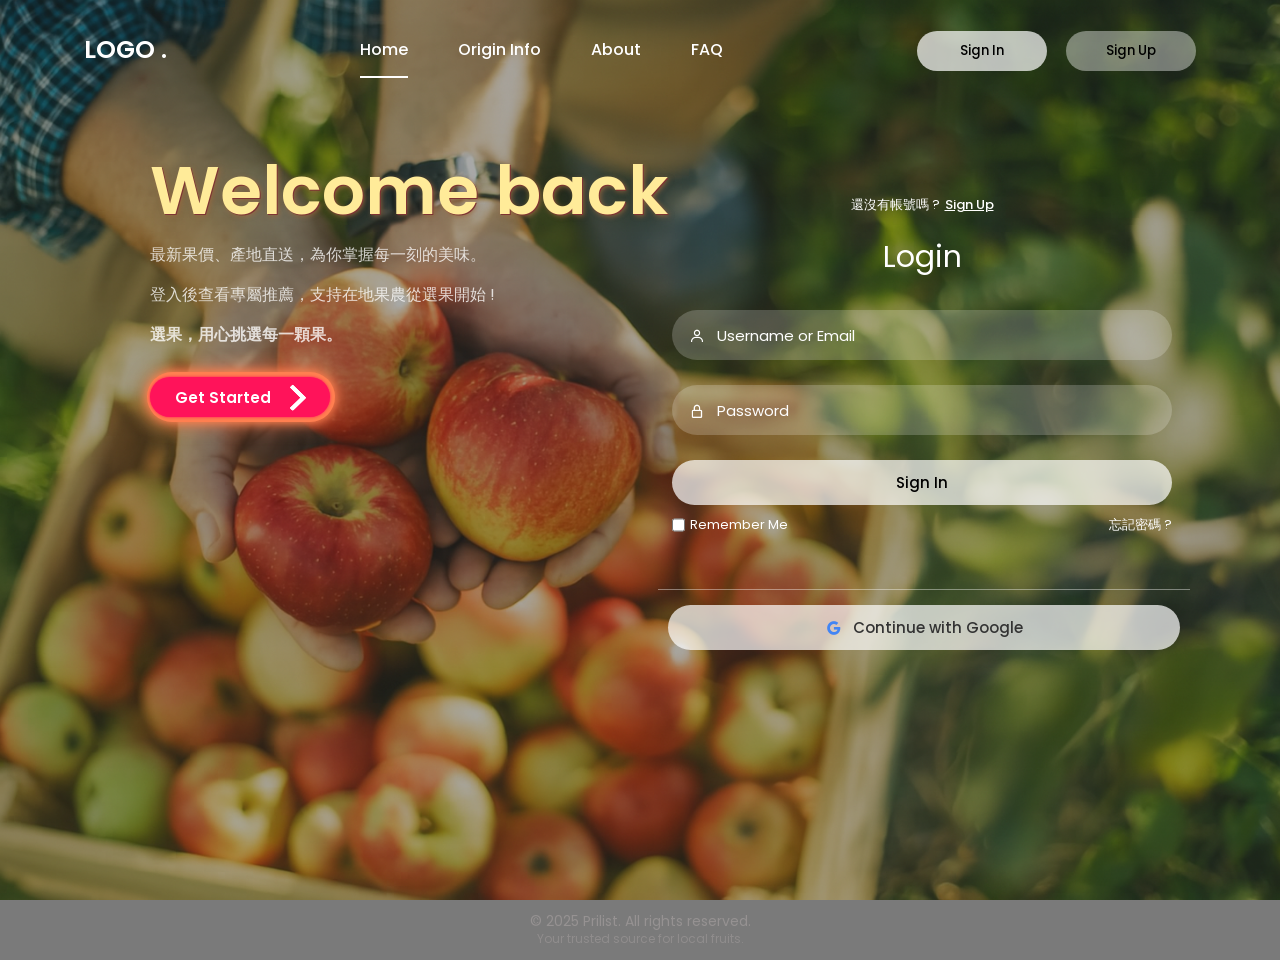
==== src/main/resources/static/index.html @ 29b285c0 "feat: 修復註冊功能串接問題 - 擴展 JWT 過濾器白名單，添加靜態資源路徑 - 修復 CORS 配置，允許 localhost:8080 請求 - 重構註冊 API 串接，對齊 Member " ====
<!DOCTYPE html>
<html lang="en">
  <head>
    <meta charset="UTF-8" />
    <meta http-equiv="X-UA-Compatible" content="IE=edge" />
    <meta name="viewport" content="width=device-width, initial-scale=1.0" />

    <link rel="stylesheet" href="./CSS/queries.css" />
    <link rel="stylesheet" href="./CSS/style.css" />
    <link
      href="https://unpkg.com/boxicons@2.1.4/css/boxicons.min.css"
      rel="stylesheet"
    />
    <title>Prilist | Login & Registration</title>
  </head>
  <body>
    <div class="wrapper">
      <nav class="nav">
        <div class="nav-logo">
          <p>LOGO .</p>
        </div>
        <div class="nav-menu" id="navMenu">
          <ul>
            <li><a href="#" class="link active">Home</a></li>
            <li><a href="#" class="link">Origin Info</a></li>
            <li><a href="#" class="link">About</a></li>
            <li><a href="#" class="link">FAQ</a></li>
          </ul>
        </div>
        <div class="nav-button">
          <button class="btn white-btn" id="loginBtn" onclick="login()">
            Sign In
          </button>
          <button class="btn" id="registerBtn" onclick="register()">
            Sign Up
          </button>
        </div>
        <div class="nav-menu-btn">
          <i class="bx bx-menu" onclick="myMenuFunction()"></i>
        </div>
      </nav>

      <!----------------------------- Form box ------------->
      <div class="form-box">
        <div class="welcome-container">
          <h1 class="welcome-title">Welcome back</h1>
          <div class="welcome-text">
            <p>最新果價、產地直送，為你掌握每一刻的美味。</p>
            <p>登入後查看專屬推薦，支持在地果農從選果開始 !</p>
            <p><strong>選果，用心挑選每一顆果。</strong></p>
            <button class="get-started-btn">
              <span class="btn-title">Get Started</span>
              <span class="icon-arrow">
                <svg
                  width="66px"
                  height="43px"
                  viewBox="0 0 66 43"
                  version="1.1"
                  xmlns="http://www.w3.org/2000/svg"
                  xmlns:xlink="http://www.w3.org/1999/xlink"
                >
                  <g
                    id="arrow"
                    stroke="none"
                    stroke-width="1"
                    fill="none"
                    fill-rule="evenodd"
                  >
                    <path
                      id="arrow-icon-one"
                      d="M40.1543933,3.89485454 L43.9763149,0.139296592 C44.1708311,-0.0518420739 44.4826329,-0.0518571125 44.6771675,0.139262789 L65.6916134,20.7848311 C66.0855801,21.1718824 66.0911863,21.8050225 65.704135,22.1989893 C65.7000188,22.2031791 65.6958657,22.2073326 65.6916762,22.2114492 L44.677098,42.8607841 C44.4825957,43.0519059 44.1708242,43.0519358 43.9762853,42.8608513 L40.1545186,39.1069479 C39.9575152,38.9134427 39.9546793,38.5968729 40.1481845,38.3998695 C40.1502893,38.3977268 40.1524132,38.395603 40.1545562,38.3934985 L56.9937789,21.8567812 C57.1908028,21.6632968 57.193672,21.3467273 57.0001876,21.1497035 C56.9980647,21.1475418 56.9959223,21.1453995 56.9937605,21.1432767 L40.1545208,4.60825197 C39.9574869,4.41477773 39.9546013,4.09820839 40.1480756,3.90117456 C40.1501626,3.89904911 40.1522686,3.89694235 40.1543933,3.89485454 Z"
                      fill="#FFFFFF"
                    ></path>
                    <path
                      id="arrow-icon-two"
                      d="M20.1543933,3.89485454 L23.9763149,0.139296592 C24.1708311,-0.0518420739 24.4826329,-0.0518571125 24.6771675,0.139262789 L45.6916134,20.7848311 C46.0855801,21.1718824 46.0911863,21.8050225 45.704135,22.1989893 C45.7000188,22.2031791 45.6958657,22.2073326 45.6916762,22.2114492 L24.677098,42.8607841 C24.4825957,43.0519059 24.1708242,43.0519358 23.9762853,42.8608513 L20.1545186,39.1069479 C19.9575152,38.9134427 19.9546793,38.5968729 20.1481845,38.3998695 C20.1502893,38.3977268 20.1524132,38.395603 20.1545562,38.3934985 L36.9937789,21.8567812 C37.1908028,21.6632968 37.193672,21.3467273 37.0001876,21.1497035 C36.9980647,21.1475418 36.9959223,21.1453995 36.9937605,21.1432767 L20.1545208,4.60825197 C19.9574869,4.41477773 19.9546013,4.09820839 20.1480756,3.90117456 C20.1501626,3.89904911 20.1522686,3.89694235 20.1543933,3.89485454 Z"
                      fill="#FFFFFF"
                    ></path>
                    <path
                      id="arrow-icon-three"
                      d="M0.154393339,3.89485454 L3.97631488,0.139296592 C4.17083111,-0.0518420739 4.48263286,-0.0518571125 4.67716753,0.139262789 L25.6916134,20.7848311 C26.0855801,21.1718824 26.0911863,21.8050225 25.704135,22.1989893 C25.7000188,22.2031791 25.6958657,22.2073326 25.6916762,22.2114492 L4.67709797,42.8607841 C4.48259567,43.0519059 4.17082418,43.0519358 3.97628526,42.8608513 L0.154518591,39.1069479 C-0.0424848215,38.9134427 -0.0453206733,38.5968729 0.148184538,38.3998695 C0.150289256,38.3977268 0.152413239,38.395603 0.154556228,38.3934985 L16.9937789,21.8567812 C17.1908028,21.6632968 17.193672,21.3467273 17.0001876,21.1497035 C16.9980647,21.1475418 16.9959223,21.1453995 16.9937605,21.1432767 L0.15452076,4.60825197 C-0.0425130651,4.41477773 -0.0453986756,4.09820839 0.148075568,3.90117456 C0.150162624,3.89904911 0.152268631,3.89694235 0.154393339,3.89485454 Z"
                      fill="#FFFFFF"
                    ></path>
                  </g>
                </svg>
              </span>
            </button>
            <div class="get-started-block"></div>
          </div>
        </div>
        <!------------------- login form ---------------->

        <div class="login-container" id="login">
          <div class="top">
            <span
              >還沒有帳號嗎 ? <a href="#" onclick="register()">Sign Up</a></span
            >
            <header>Login</header>
          </div>
          <div class="input-box">
            <input
              type="text"
              class="input-field"
              placeholder="Username or Email"
            />
            <i class="bx bx-user"></i>
          </div>
          <div class="input-box">
            <input type="password" class="input-field" placeholder="Password" />
            <i class="bx bx-lock-alt"></i>
          </div>
          <div class="input-box">
            <input type="submit" class="submit" value="Sign In" />
          </div>
          <div class="two-col">
            <div class="one">
              <input type="checkbox" id="login-check" />
              <label for="login-check"> Remember Me</label>
            </div>
            <div class="two">
              <label><a href="#">忘記密碼 ?</a></label>
            </div>
          </div>
        </div>

        <!------------------- registration form -------------->
        <div class="register-container" id="register">
          <div class="top">
            <span
              >已經有帳號了嗎 ? <a href="#" onclick="login()">Login</a></span
            >
            <header>Sign Up</header>
          </div>
          <div class="two-forms">
            <div class="input-box">
              <input
                type="text"
                class="input-field"
                id="register-firstname"
                placeholder="Name"
              />
              <i class="bx bx-user"></i>
            </div>
            <div class="input-box">
              <input
                type="tel"
                class="input-field"
                id="register-phone"
                placeholder="Phone"
              />
              <i class="bx bx-phone"></i>
            </div>
          </div>
          <div class="input-box">
            <input
              type="text"
              class="input-field"
              id="register-email"
              placeholder="Email"
            />
            <i class="bx bx-envelope"></i>
          </div>
          <div class="input-box">
            <input
              type="password"
              class="input-field"
              id="register-password"
              placeholder="Password"
            />
            <i class="bx bx-lock-alt"></i>
          </div>
          <div class="input-box">
            <input type="submit" class="submit" value="Register" />
          </div>
          <div class="two-col">
            <div class="one">
              <input type="checkbox" id="register-check" />
              <label for="register-check"> Remember Me</label>
            </div>
            <div class="two">
              <label><a href="#">Terms & conditions</a></label>
            </div>
          </div>
        </div>

        <!-- Login Google Button -->
        <div class="login-google-btn">
          <button type="button" class="google-login-btn">
            <i class="bx bxl-google"></i>
            <span>Continue with Google</span>
          </button>
        </div>

        <!-- Register Google Button -->
        <div class="register-google-btn">
          <button type="button" class="google-login-btn">
            <i class="bx bxl-google"></i>
            <span>Sign up with Google</span>
          </button>
        </div>
      </div>
    </div>

    <!-- 引入JavaScript文件 -->
    <script src="./JS/index.js"></script>
    <div class="mini-footer">
      <div class="mini-footer-inner">
        <div class="mini-footer-text">
          <p>© 2025 Prilist. All rights reserved.</p>
          <p>Your trusted source for local fruits.</p>
        </div>
      </div>
    </div>
  </body>
</html>
---- src/main/resources/static/CSS/queries.css ----
@media only screen and (max-width: 786px) {
  .nav-button {
    display: none;
  }
  .nav-menu.responsive {
    top: 100px;
  }
  .nav-menu {
    position: absolute;
    top: -800px;
    display: flex;
    justify-content: center;
    background: rgba(255, 255, 255, 0.2);
    width: 100%;
    height: 90vh;
    backdrop-filter: blur(20px);
    transition: 0.3s;
  }
  .nav-menu ul {
    flex-direction: column;
    text-align: center;
  }
  .nav-menu-btn {
    display: block;
  }
  .nav-menu-btn i {
    font-size: 25px;
    color: #fff;
    padding: 10px;
    background: rgba(255, 255, 255, 0.2);
    border-radius: 50%;
    cursor: pointer;
    transition: 0.3s;
  }
  .nav-menu-btn i:hover {
    background: rgba(255, 255, 255, 0.15);
  }
}
@media only screen and (max-width: 540px) {
  .wrapper {
    min-height: 100vh;
  }
  .form-box {
    width: 100%;
    height: 500px;
  }
  .register-container,
  .login-container {
    width: 100%;
    padding: 0 20px;
  }
  .register-container .two-forms {
    flex-direction: column;
    gap: 0;
  }
}
---- src/main/resources/static/CSS/style.css ----
/* POPPINS FONT */
@import url("https://fonts.googleapis.com/css2?family=Poppins:wght@400;500;600;700&display=swap");

* {
  margin: 0;
  padding: 0;
  box-sizing: border-box;
  font-family: "Poppins", sans-serif;
}
body {
  background: url(../img/appleOrchard.png);
  /* background-color: rgba(245, 244, 157, 0.678); */
  background-size: cover;
  background-repeat: no-repeat;
  background-attachment: fixed;
  overflow-x: hidden;
  overflow-y: auto;
}
.wrapper {
  display: flex;
  justify-content: flex-end;
  align-items: flex-start;
  min-height: 100vh;
  background: rgba(39, 39, 39, 0.4);
  padding-top: 150px;
}
.nav {
  position: fixed;
  top: 0;
  display: flex;
  justify-content: space-around;
  width: 100%;
  height: 100px;
  line-height: 100px;
  background: linear-gradient (rgba(39, 39, 39, 0.6), transparent);
  z-index: 100;
}
.nav-logo p {
  color: white;
  font-size: 25px;
  font-weight: 600;
}
.nav-menu ul {
  display: flex;
}
.nav-menu ul li {
  list-style-type: none;
}
.nav-menu ul li .link {
  text-decoration: none;
  font-weight: 500;
  color: #fff;
  padding-bottom: 15px;
  margin: 0 25px;
}
.link:hover,
.active {
  border-bottom: 2px solid #fff;
}
.nav-button .btn {
  width: 130px;
  height: 40px;
  font-weight: 500;
  background: rgba(255, 255, 255, 0.4);
  border: none;
  border-radius: 30px;
  cursor: pointer;
  transition: 0.3s ease;
}
.btn:hover {
  background: rgba(255, 255, 255, 0.3);
}
#registerBtn {
  margin-left: 15px;
}
.btn.white-btn {
  background: rgba(255, 255, 255, 0.7);
}
.btn.btn.white-btn:hover {
  background: rgba(255, 255, 255, 0.5);
}
.nav-menu-btn {
  display: none;
}
.form-box {
  position: relative;
  display: flex;
  align-items: center;
  justify-content: center;
  width: 512px;
  height: 420px;
  overflow: visible;
  z-index: 2;
  margin-right: 100px;
}

.form-box::after {
  content: "";
  position: absolute;
  bottom: -20px;
  left: -10px;
  width: 532px;
  height: 1px;
  background-color: rgba(255, 255, 255, 0.4);
}
.login-container {
  position: absolute;
  left: 4px;
  width: 500px;
  display: flex;
  flex-direction: column;
  transition: 0.5s ease-in-out;
}
.register-container {
  position: absolute;
  right: -520px;
  width: 500px;
  display: flex;
  flex-direction: column;
  transition: 0.5s ease-in-out;
  opacity: 0;
}
.top span {
  color: #fff;
  font-size: small;
  padding: 10px 0;
  display: flex;
  justify-content: center;
}
.top span a {
  font-weight: 500;
  color: #fff;
  margin-left: 5px;
}
header {
  color: #fff;
  font-size: 30px;
  text-align: center;
  padding: 10px 0 30px 0;
}
.two-forms {
  display: flex;
  gap: 10px;
}
.input-field {
  font-size: 15px;
  background: rgba(255, 255, 255, 0.2);
  color: #fff;
  height: 50px;
  width: 100%;
  padding: 0 10px 0 45px;
  border: none;
  border-radius: 30px;
  outline: none;
  transition: 0.2s ease;
}
.input-field:hover,
.input-field:focus {
  background: rgba(255, 255, 255, 0.25);
}
::-webkit-input-placeholder {
  color: #fff;
}
.input-box i {
  position: relative;
  top: -35px;
  left: 17px;
  color: #fff;
}
.submit {
  font-size: 15px;
  font-weight: 500;
  color: black;
  height: 45px;
  width: 100%;
  border: none;
  border-radius: 30px;
  outline: none;
  background: rgba(255, 255, 255, 0.7);
  cursor: pointer;
  transition: 0.3s ease-in-out;
}
.submit:hover {
  background: rgba(255, 255, 255, 0.5);
  box-shadow: 1px 5px 7px 1px rgba(0, 0, 0, 0.2);
}

/* Login Google Button */
.login-google-btn {
  position: absolute;
  bottom: -80px;
  left: 0;
  right: 0;
  width: 100%;
  z-index: 10;
  transition: 0.5s ease-in-out;
  opacity: 1; /*透明度*/
}

/* Register Google Button */
.register-google-btn {
  position: absolute;
  bottom: -80px;
  left: 0;
  right: -100%;
  width: 100%;
  z-index: 10;
  transition: 0.5s ease-in-out;
  opacity: 0;
}

.google-login-btn {
  font-size: 15px;
  font-weight: 500;
  color: #333;
  height: 45px;
  width: 100%;
  border: none;
  border-radius: 30px;
  outline: none;
  background: rgba(255, 255, 255, 0.7);
  cursor: pointer;
  transition: 0.3s ease-in-out;
  display: flex;
  align-items: center;
  justify-content: center;
  gap: 10px;
}

.google-login-btn:hover {
  background: rgba(255, 255, 255, 0.5);
  box-shadow: 1px 5px 7px 1px rgba(0, 0, 0, 0.2);
}

.google-login-btn i {
  font-size: 18px;
  color: #4285f4;
}

.google-login-btn span {
  font-weight: 500;
}

.two-col {
  display: flex;
  justify-content: space-between;
  color: #fff;
  font-size: small;
  margin-top: 10px;
}
.two-col .one {
  display: flex;
  gap: 5px;
}
.two label a {
  text-decoration: none;
  color: #fff;
}
.two label a:hover {
  text-decoration: underline;
}
.mini-footer {
  width: 100%;
  height: 60px;
  background: rgba(17, 17, 17, 0.558);
  display: flex;
  align-items: center;
  justify-content: flex-end;
}
.mini-footer-inner {
  width: 512px;
  margin-right: 100px;
  display: flex;
  align-items: center;
  justify-content: space-between;
}
.mini-footer-text {
  color: rgba(152, 147, 147, 0.93);
  text-align: center;
  position: absolute;
  left: 50%;
  transform: translateX(-50%);
}
.mini-footer-text p {
  margin: 0;
  line-height: 1.2;
}
.mini-footer-text p:first-child {
  font-size: 14px;
  margin-bottom: 2px;
}
.mini-footer-text p:last-child {
  font-size: 12px;
  opacity: 0.8;
}
.welcome-container {
  position: fixed;
  top: 140px;
  left: 150px;
  z-index: 999;
  width: 600px;
}
.welcome-title {
  color: #ffeb99;
  text-align: left;
  /* text-shadow: 0px 0px 10px rgba(153, 102, 61, 0.804); */
  text-shadow: 1px 1px 0 #7e3333, 2px 2px 5px rgba(153, 102, 61, 0.804);

  font-size: 68px;
  font-weight: 600;
  /* border: 2px solid red; */
  /* padding: 10px; */
  width: auto;
  /* margin-bottom: 20px; */
}
.welcome-text {
  color: #ffffffc7;
  text-align: left;
  /* line-height: 1.6; */
}
.welcome-text p {
  margin: 0 0 15px 0;
  font-size: 16px;
}
.welcome-text p:last-child {
  font-size: 20px;
  font-weight: 400;
}
.get-started-btn {
  background: #ff135a;
  font-weight: 600;
  border: none;
  border-radius: 100px;
  cursor: pointer;
  transition: 1s;
  font-size: 15px;
  color: #ffffff;
  width: 30%;
  height: 40px;
  margin-top: 30px;
  position: relative;
  z-index: 2;
  display: flex;
  align-items: center;
  justify-content: center;
  box-shadow: 0 0 0.2em 0 #ff135a;
}
.get-started-block {
  background: rgb(255, 127, 80);
  box-shadow: 0 0 10px #ff7f50, 0 0 20px #ff7f50;
  width: 31.35%;
  height: 50px;
  border-radius: 30px;
  position: relative;
  margin-top: -45px;
  margin-left: -0.55%;
  /* background-color: #436727d8; */
  z-index: 1;
}
.get-started-btn:hover,
.get-started-btn:focus {
  transition: 0.5s;
  -webkit-animation: btn-content 1s;
  animation: btn-content 1s;
  outline: 0.1em solid transparent;
  outline-offset: 0.2em;
  box-shadow: 0 0 0.4em 0 #ff135a;
}

.get-started-btn .icon-arrow {
  transition: 0.5s;
  margin-right: 0px;
  transform: scale(0.6);
}

.get-started-btn:hover .icon-arrow {
  transition: 0.5s;
  margin-right: 25px;
}

.icon-arrow {
  width: 20px;
  margin-left: 15px;
  position: relative;
  top: 6%;
}

/* SVG animations */
#arrow-icon-one {
  transition: 0.4s;
  transform: translateX(-60%);
}

#arrow-icon-two {
  transition: 0.5s;
  transform: translateX(-30%);
}

.get-started-btn:hover #arrow-icon-three {
  animation: color_anim 1s infinite 0.2s;
}

.get-started-btn:hover #arrow-icon-one {
  transform: translateX(0%);
  animation: color_anim 1s infinite 0.6s;
}

.get-started-btn:hover #arrow-icon-two {
  transform: translateX(0%);
  animation: color_anim 1s infinite 0.4s;
}

/* SVG animations */
@keyframes color_anim {
  0% {
    fill: white;
  }

  50% {
    fill: #ff135a;
  }

  100% {
    fill: white;
  }
}

/* Button animations */
@-webkit-keyframes btn-content {
  0% {
    outline: 0.2em solid #ff135a;
    outline-offset: 0;
  }
}

@keyframes btn-content {
  0% {
    outline: 0.2em solid #ff135a;
    outline-offset: 0;
  }
}
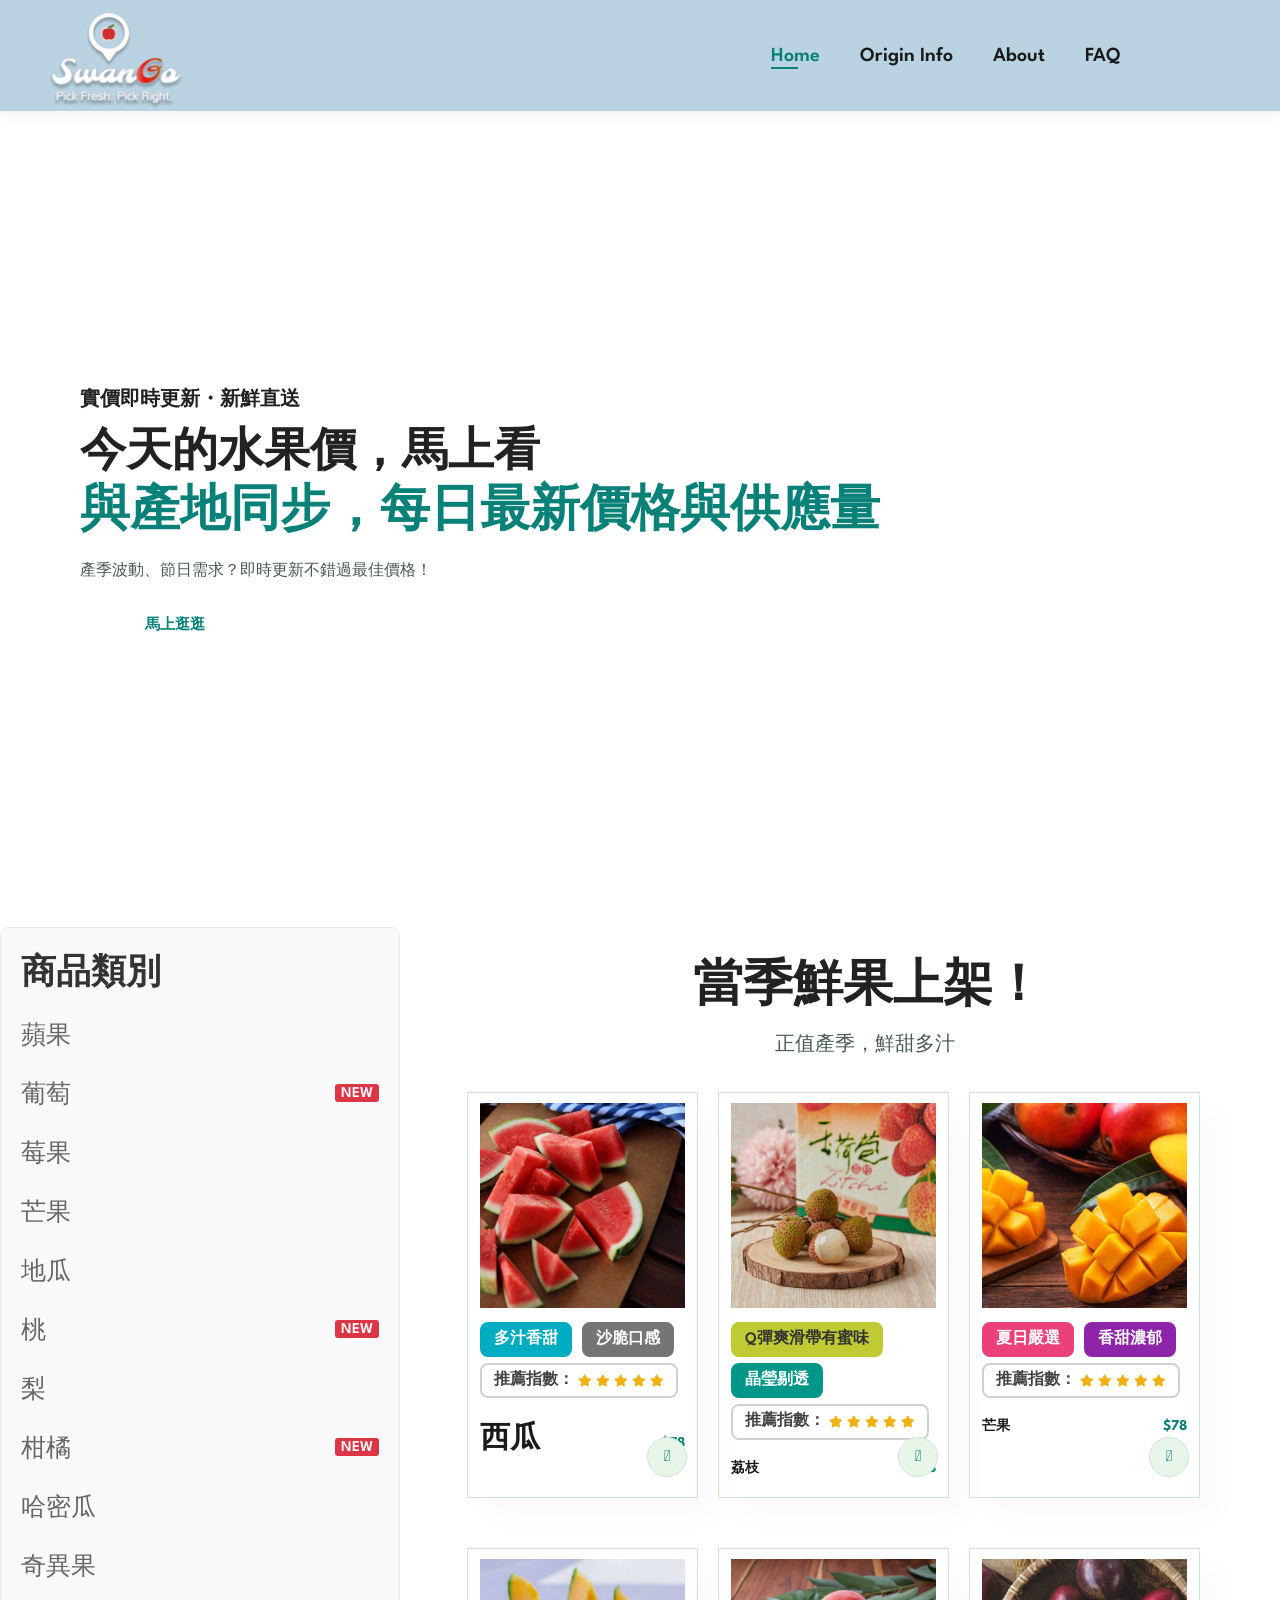
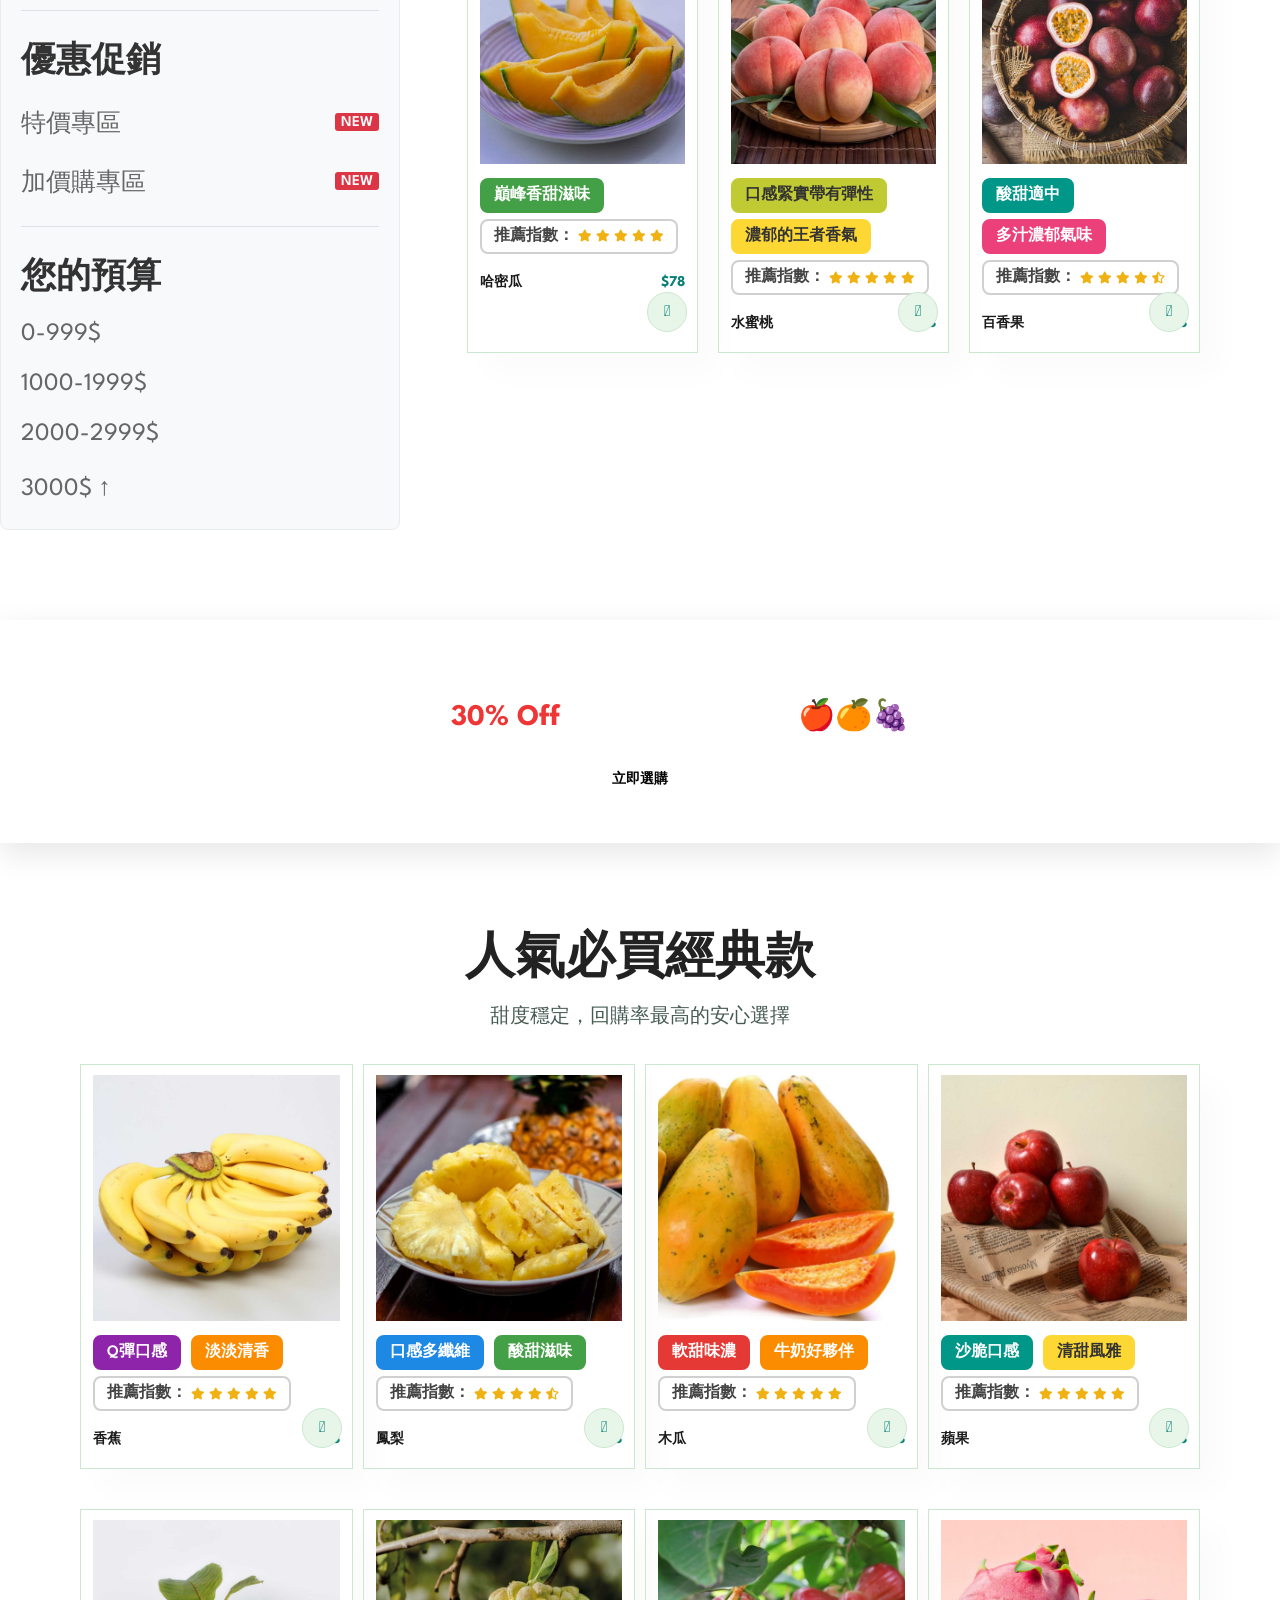
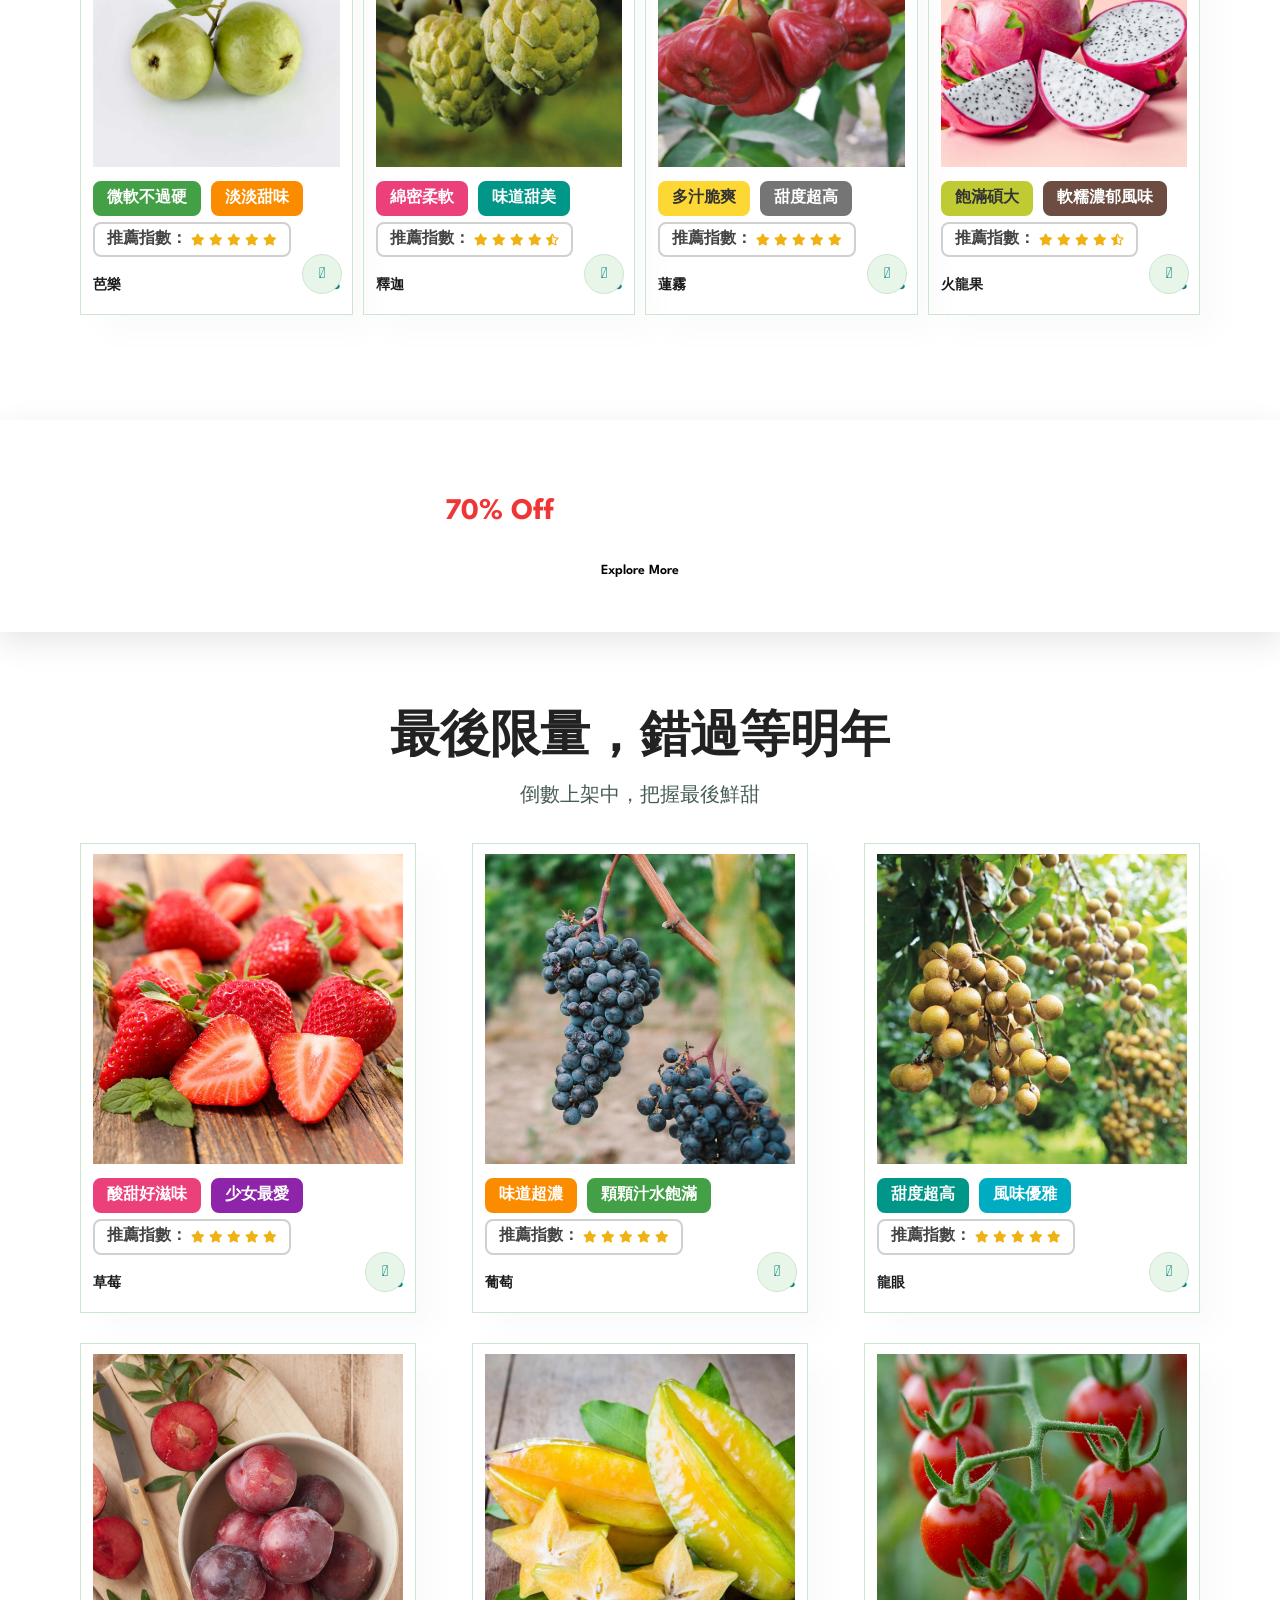
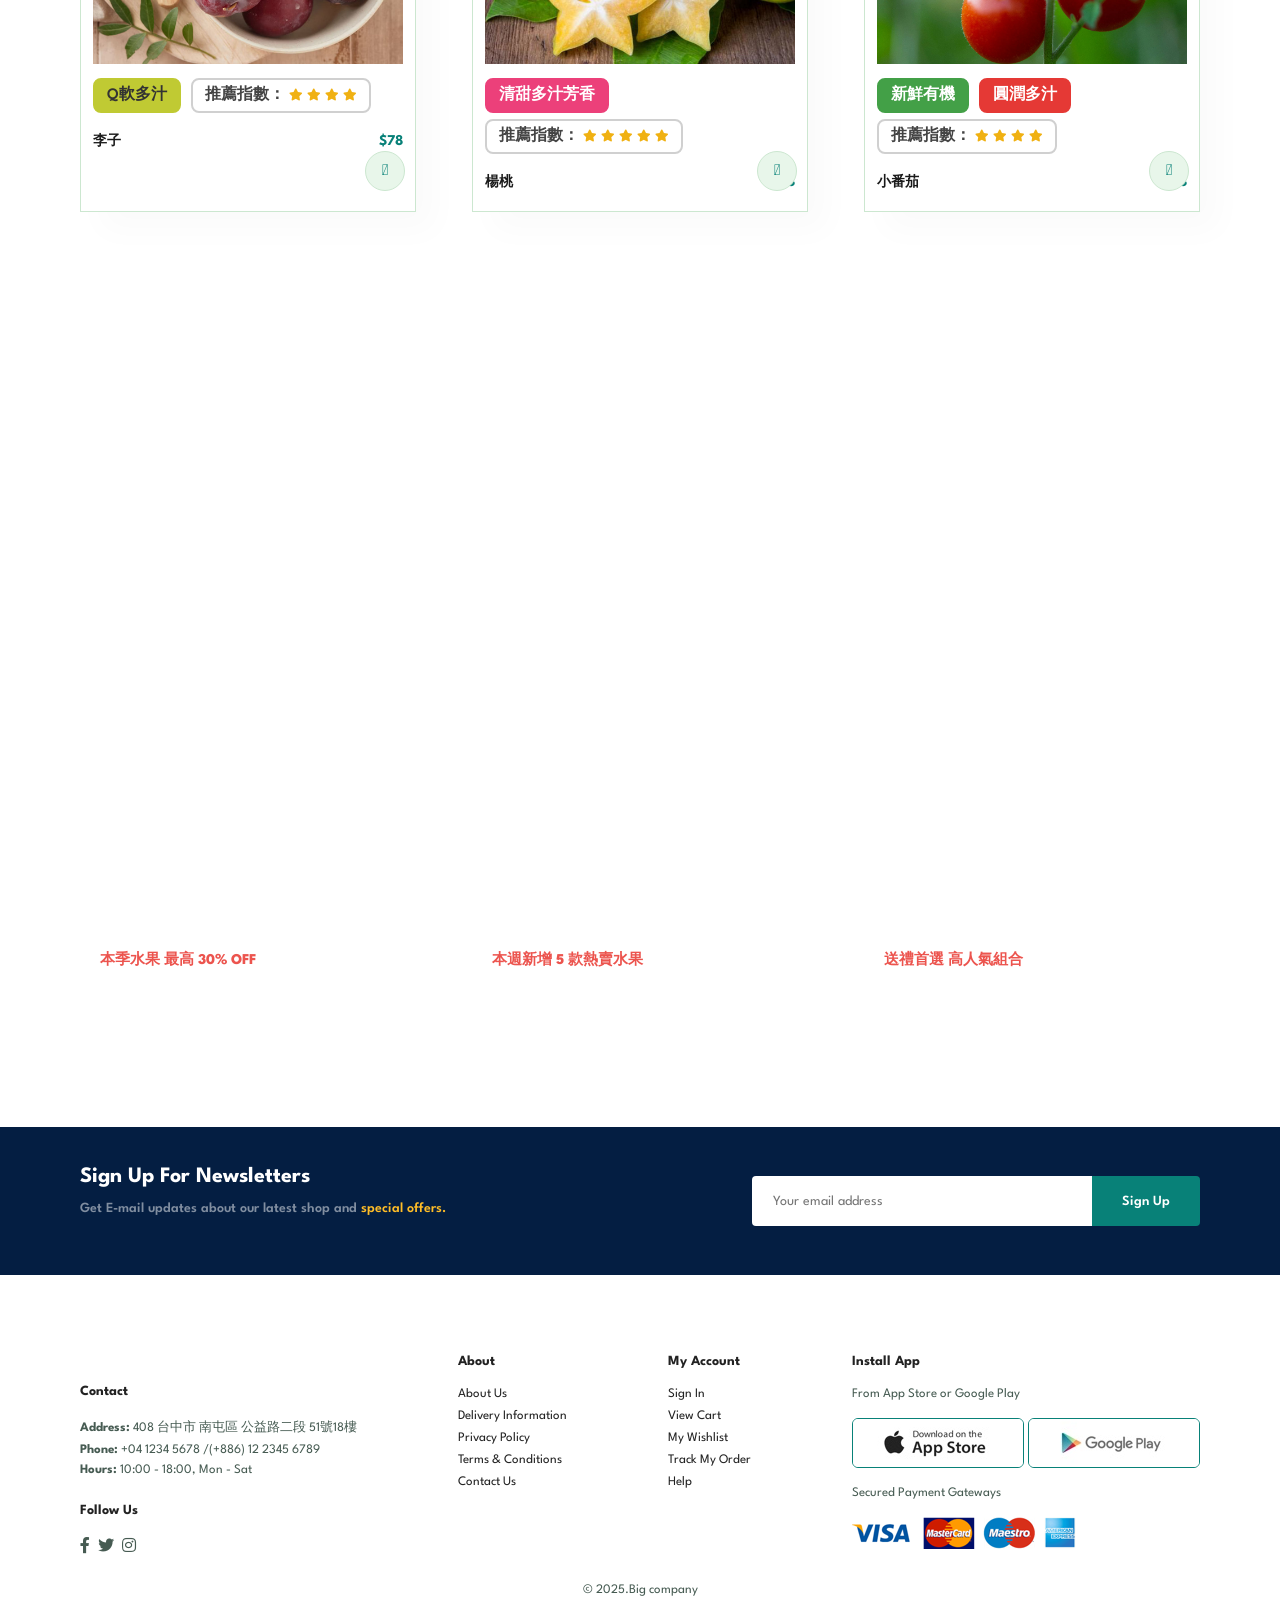
==== commit c6de7576: "購物車內商品增減功能" ====
--- a/src/main/resources/static/index.html
+++ b/src/main/resources/static/index.html
@@ -1,215 +1,705 @@
 <!DOCTYPE html>
 <html lang="en">
-  <head>
-    <meta charset="UTF-8" />
-    <meta http-equiv="X-UA-Compatible" content="IE=edge" />
-    <meta name="viewport" content="width=device-width, initial-scale=1.0" />
-
-    <link rel="stylesheet" href="./CSS/queries.css" />
-    <link rel="stylesheet" href="./CSS/style.css" />
-    <link
-      href="https://unpkg.com/boxicons@2.1.4/css/boxicons.min.css"
-      rel="stylesheet"
-    />
-    <title>Prilist | Login & Registration</title>
-  </head>
+<!-- ===== HTML 文件結構 ===== -->
+
+<head>
+  <meta charset="UTF-8" />
+  <meta http-equiv="X-UA-Compatible" content="IE=edge" />
+  <meta name="viewport" content="width=device-width, initial-scale=1.0" />
+  <title>Tech2etc Ecommerce Tutorial</title>
+  <link rel="stylesheet" href="https://pro.fontawesome.com/releases/v5.10.0/css/all.css" />
+
+  <link rel="stylesheet" href="./CSS/style.css" />
+</head>
+
+<body>
+  <!-- ===== 頁面導航區塊 ===== -->
+
   <body>
-    <div class="wrapper">
-      <nav class="nav">
-        <div class="nav-logo">
-          <p>LOGO .</p>
-        </div>
-        <div class="nav-menu" id="navMenu">
-          <ul>
-            <li><a href="#" class="link active">Home</a></li>
-            <li><a href="#" class="link">Origin Info</a></li>
-            <li><a href="#" class="link">About</a></li>
-            <li><a href="#" class="link">FAQ</a></li>
-          </ul>
-        </div>
-        <div class="nav-button">
-          <button class="btn white-btn" id="loginBtn" onclick="login()">
-            Sign In
-          </button>
-          <button class="btn" id="registerBtn" onclick="register()">
-            Sign Up
-          </button>
-        </div>
-        <div class="nav-menu-btn">
-          <i class="bx bx-menu" onclick="myMenuFunction()"></i>
-        </div>
-      </nav>
-
-      <!----------------------------- Form box ------------->
-      <div class="form-box">
-        <div class="welcome-container">
-          <h1 class="welcome-title">Welcome back</h1>
-          <div class="welcome-text">
-            <p>最新果價、產地直送，為你掌握每一刻的美味。</p>
-            <p>登入後查看專屬推薦，支持在地果農從選果開始 !</p>
-            <p><strong>選果，用心挑選每一顆果。</strong></p>
-            <button class="get-started-btn">
-              <span class="btn-title">Get Started</span>
-              <span class="icon-arrow">
-                <svg
-                  width="66px"
-                  height="43px"
-                  viewBox="0 0 66 43"
-                  version="1.1"
-                  xmlns="http://www.w3.org/2000/svg"
-                  xmlns:xlink="http://www.w3.org/1999/xlink"
-                >
-                  <g
-                    id="arrow"
-                    stroke="none"
-                    stroke-width="1"
-                    fill="none"
-                    fill-rule="evenodd"
-                  >
-                    <path
-                      id="arrow-icon-one"
-                      d="M40.1543933,3.89485454 L43.9763149,0.139296592 C44.1708311,-0.0518420739 44.4826329,-0.0518571125 44.6771675,0.139262789 L65.6916134,20.7848311 C66.0855801,21.1718824 66.0911863,21.8050225 65.704135,22.1989893 C65.7000188,22.2031791 65.6958657,22.2073326 65.6916762,22.2114492 L44.677098,42.8607841 C44.4825957,43.0519059 44.1708242,43.0519358 43.9762853,42.8608513 L40.1545186,39.1069479 C39.9575152,38.9134427 39.9546793,38.5968729 40.1481845,38.3998695 C40.1502893,38.3977268 40.1524132,38.395603 40.1545562,38.3934985 L56.9937789,21.8567812 C57.1908028,21.6632968 57.193672,21.3467273 57.0001876,21.1497035 C56.9980647,21.1475418 56.9959223,21.1453995 56.9937605,21.1432767 L40.1545208,4.60825197 C39.9574869,4.41477773 39.9546013,4.09820839 40.1480756,3.90117456 C40.1501626,3.89904911 40.1522686,3.89694235 40.1543933,3.89485454 Z"
-                      fill="#FFFFFF"
-                    ></path>
-                    <path
-                      id="arrow-icon-two"
-                      d="M20.1543933,3.89485454 L23.9763149,0.139296592 C24.1708311,-0.0518420739 24.4826329,-0.0518571125 24.6771675,0.139262789 L45.6916134,20.7848311 C46.0855801,21.1718824 46.0911863,21.8050225 45.704135,22.1989893 C45.7000188,22.2031791 45.6958657,22.2073326 45.6916762,22.2114492 L24.677098,42.8607841 C24.4825957,43.0519059 24.1708242,43.0519358 23.9762853,42.8608513 L20.1545186,39.1069479 C19.9575152,38.9134427 19.9546793,38.5968729 20.1481845,38.3998695 C20.1502893,38.3977268 20.1524132,38.395603 20.1545562,38.3934985 L36.9937789,21.8567812 C37.1908028,21.6632968 37.193672,21.3467273 37.0001876,21.1497035 C36.9980647,21.1475418 36.9959223,21.1453995 36.9937605,21.1432767 L20.1545208,4.60825197 C19.9574869,4.41477773 19.9546013,4.09820839 20.1480756,3.90117456 C20.1501626,3.89904911 20.1522686,3.89694235 20.1543933,3.89485454 Z"
-                      fill="#FFFFFF"
-                    ></path>
-                    <path
-                      id="arrow-icon-three"
-                      d="M0.154393339,3.89485454 L3.97631488,0.139296592 C4.17083111,-0.0518420739 4.48263286,-0.0518571125 4.67716753,0.139262789 L25.6916134,20.7848311 C26.0855801,21.1718824 26.0911863,21.8050225 25.704135,22.1989893 C25.7000188,22.2031791 25.6958657,22.2073326 25.6916762,22.2114492 L4.67709797,42.8607841 C4.48259567,43.0519059 4.17082418,43.0519358 3.97628526,42.8608513 L0.154518591,39.1069479 C-0.0424848215,38.9134427 -0.0453206733,38.5968729 0.148184538,38.3998695 C0.150289256,38.3977268 0.152413239,38.395603 0.154556228,38.3934985 L16.9937789,21.8567812 C17.1908028,21.6632968 17.193672,21.3467273 17.0001876,21.1497035 C16.9980647,21.1475418 16.9959223,21.1453995 16.9937605,21.1432767 L0.15452076,4.60825197 C-0.0425130651,4.41477773 -0.0453986756,4.09820839 0.148075568,3.90117456 C0.150162624,3.89904911 0.152268631,3.89694235 0.154393339,3.89485454 Z"
-                      fill="#FFFFFF"
-                    ></path>
-                  </g>
-                </svg>
+    <section id="header">
+      <a href="#" id="logo-link">
+        <img src="img/Logo2.png" alt="SwanGo Logo" id="fixed-logo" />
+      </a>
+      <ul id="navbar">
+        <li><a class="active" href="index.html">Home</a></li>
+        <li><a href="shop.html">Origin Info</a></li>
+        <!-- <li><a href="blog.html"></a></li> -->
+        <li><a href="about.html">About</a></li>
+        <li><a href="contact.html">FAQ</a></li>
+        <li id="lg-bag">
+          <a href="cart.html"><i class="far fa-shopping-bag"></i></a>
+        </li>
+        <a href="#" id="close"><i class="far fa-times"></i></a>
+      </ul>
+      </div>
+      <div id="mobile">
+        <a href="cart.html"><i class="far fa-shopping-bag"></i></a>
+        <i id="bar" class="fas fa-outdent"></i>
+      </div>
+    </section>
+
+    <!-- ===== 主要橫幅區塊 ===== -->
+    <section id="hero">
+      <h4>實價即時更新・新鮮直送</h4>
+      <h2>今天的水果價，馬上看</h2>
+      <h1>與產地同步，每日最新價格與供應量</h1>
+      <p>產季波動、節日需求？即時更新不錯過最佳價格！</p>
+      <button>馬上逛逛</button>
+    </section>
+
+    <!-- ===== 功能特色區塊 (已註解) ===== -->
+    <!-- <section id="feature" class="section-p1">
+      <div class="fe-box">
+        <img src="img/features/f1.png" alt="" />
+        <h6>Free Shipping</h6>
+      </div>
+      <div class="fe-box">
+        <img src="img/features/f2.png" alt="" />
+        <h6>Online Order</h6>
+      </div>
+      <div class="fe-box">
+        <img src="img/features/f3.png" alt="" />
+        <h6>Save Money</h6>
+      </div>
+      <div class="fe-box">
+        <img src="img/features/f4.png" alt="" />
+        <h6>Promotions</h6>
+      </div>
+      <div class="fe-box">
+        <img src="img/features/f5.png" alt="" />
+        <h6>Happy Sell</h6>
+      </div>
+      <div class="fe-box">
+        <img src="img/FruitsImg/null/G1_0.jpg" alt="" />
+        <h6>F24/7 Support</h6>
+      </div>
+    </section> -->
+
+    <!-- ===== 當季鮮果商品區塊 ===== -->
+    <section id="product1" class="section-p1">
+      <h2>當季鮮果上架！</h2>
+      <p>正值產季，鮮甜多汁</p>
+      <div class="main-content">
+        <!-- ===== 側邊欄 ===== -->
+        <aside class="sidebar">
+          <!-- ===== 商品類別 ===== -->
+          <div class="sidebar-section">
+            <h3 class="sidebar-title">商品類別</h3>
+            <ul class="sidebar-list">
+              <li><a href="#">蘋果</a></li>
+              <li>
+                <a href="#">葡萄 <span class="new-tag">NEW</span></a>
+              </li>
+              <li><a href="#">莓果</a></li>
+              <li><a href="#">芒果</a></li>
+              <li><a href="#">地瓜</a></li>
+              <li>
+                <a href="#">桃 <span class="new-tag">NEW</span></a>
+              </li>
+              <li><a href="#">梨</a></li>
+              <li>
+                <a href="#">柑橘 <span class="new-tag">NEW</span></a>
+              </li>
+              <li><a href="#">哈密瓜</a></li>
+              <li><a href="#">奇異果</a></li>
+            </ul>
+          </div>
+
+          <!-- ===== 優惠促銷 ===== -->
+          <div class="sidebar-section">
+            <h3 class="sidebar-title">優惠促銷</h3>
+            <ul class="sidebar-list">
+              <li>
+                <a href="#">特價專區 <span class="new-tag">NEW</span></a>
+              </li>
+              <li>
+                <a href="#">加價購專區 <span class="new-tag">NEW</span></a>
+              </li>
+            </ul>
+          </div>
+
+          <!-- ===== 您的預算 ===== -->
+          <div class="sidebar-section">
+            <h3 class="sidebar-title">您的預算</h3>
+            <ul class="sidebar-list">
+              <li><a href="#">0-999$</a></li>
+              <li><a href="#">1000-1999$</a></li>
+              <li><a href="#">2000-2999$</a></li>
+              <li><a href="#">3000$ ↑</a></li>
+            </ul>
+          </div>
+        </aside>
+
+        <!-- ===== 商品列表 ===== -->
+        <div class="products-area">
+          <div class="pro-container center-cards">
+            <div class="pro featured">
+              <img src="./img/fruit/top/T1.jpg" alt="" />
+              <div class="des">
+                <span class="product-tag cyan">多汁香甜</span>
+                <span class="product-tag gray">沙脆口感</span>
+                <span class="product-tag rating-tag">
+                  <span class="rating-label">推薦指數：</span>
+                  <i class="fas fa-star"></i>
+                  <i class="fas fa-star"></i>
+                  <i class="fas fa-star"></i>
+                  <i class="fas fa-star"></i>
+                  <i class="fas fa-star"></i>
+                </span>
+                <div class="title-row">
+                  <h5 class="product-name">西瓜</h5>
+                  <h4 class="price">$78</h4>
+                </div>
+              </div>
+              <a href="sproduct.html"><i class="fal fa-shopping-cart cart"></i></a>
+            </div>
+
+            <div class="pro">
+              <img src="./img/fruit/top/J4.jpg" alt="" />
+              <div class="des">
+                <span class="product-tag lime">Q彈爽滑帶有蜜味</span>
+                <span class="product-tag teal">晶瑩剔透</span>
+                <span class="product-tag rating-tag">
+                  <span class="rating-label">推薦指數：</span>
+                  <i class="fas fa-star"></i>
+                  <i class="fas fa-star"></i>
+                  <i class="fas fa-star"></i>
+                  <i class="fas fa-star"></i>
+                  <i class="fas fa-star"></i>
+                </span>
+                <div class="title-row">
+                  <h5 class="product-name">荔枝</h5>
+                  <h4 class="price">$78</h4>
+                </div>
+              </div>
+              <a href="#"><i class="fal fa-shopping-cart cart"></i></a>
+            </div>
+
+            <div class="pro">
+              <img src="./img/fruit/top/R4.jpg" alt="" />
+              <div class="des">
+                <span class="product-tag pink">夏日嚴選</span>
+                <span class="product-tag purple">香甜濃郁</span>
+                <span class="product-tag rating-tag">
+                  <span class="rating-label">推薦指數：</span>
+                  <i class="fas fa-star"></i>
+                  <i class="fas fa-star"></i>
+                  <i class="fas fa-star"></i>
+                  <i class="fas fa-star"></i>
+                  <i class="fas fa-star"></i>
+                </span>
+                <div class="title-row">
+                  <h5 class="product-name">芒果</h5>
+                  <h4 class="price">$78</h4>
+                </div>
+              </div>
+              <a href="sproduct.html"><i class="fal fa-shopping-cart cart"></i></a>
+            </div>
+
+            <div class="pro">
+              <img src="./img/fruit/top/W1.jpg" alt="" />
+              <div class="des">
+                <span class="product-tag green">巔峰香甜滋味</span>
+                <span class="product-tag rating-tag">
+                  <span class="rating-label">推薦指數：</span>
+                  <i class="fas fa-star"></i>
+                  <i class="fas fa-star"></i>
+                  <i class="fas fa-star"></i>
+                  <i class="fas fa-star"></i>
+                  <i class="fas fa-star"></i>
+                </span>
+                <div class="title-row">
+                  <h5 class="product-name">哈密瓜</h5>
+                  <h4 class="price">$78</h4>
+                </div>
+              </div>
+              <a href="#"><i class="fal fa-shopping-cart cart"></i></a>
+            </div>
+
+            <div class="pro">
+              <img src="./img/fruit/top/Y2.jpg" alt="" />
+              <div class="des">
+                <span class="product-tag lime">口感緊實帶有彈性</span>
+                <span class="product-tag yellow">濃郁的王者香氣</span>
+                <span class="product-tag rating-tag">
+                  <span class="rating-label">推薦指數：</span>
+                  <i class="fas fa-star"></i>
+                  <i class="fas fa-star"></i>
+                  <i class="fas fa-star"></i>
+                  <i class="fas fa-star"></i>
+                  <i class="fas fa-star"></i>
+                </span>
+                <div class="title-row">
+                  <h5 class="product-name">水蜜桃</h5>
+                  <h4 class="price">$78</h4>
+                </div>
+              </div>
+              <a href="sproduct.html"><i class="fal fa-shopping-cart cart"></i></a>
+            </div>
+
+            <div class="pro">
+              <img src="./img/fruit/top/N1.jpg" alt="" />
+              <div class="des">
+                <span class="product-tag teal">酸甜適中</span>
+                <span class="product-tag pink">多汁濃郁氣味</span>
+                <span class="product-tag rating-tag">
+                  <span class="rating-label">推薦指數：</span>
+                  <i class="fas fa-star"></i>
+                  <i class="fas fa-star"></i>
+                  <i class="fas fa-star"></i>
+                  <i class="fas fa-star"></i>
+                  <i class="fas fa-star-half-alt"></i>
+                </span>
+                <div class="title-row">
+                  <h5 class="product-name">百香果</h5>
+                  <h4 class="price">$78</h4>
+                </div>
+              </div>
+              <a href="#"><i class="fal fa-shopping-cart cart"></i></a>
+            </div>
+          </div>
+        </div>
+      </div>
+    </section>
+
+    <!-- ===== 促銷橫幅區塊 ===== -->
+    <div class="banner-container">
+      <section id="banner" class="section-m1">
+        <h4>產地直送，新鮮看得見</h4>
+        <h2>Up to <span>30% Off</span> – Seasonal Fruits 🍎🍊🍇</h2>
+        <button class="normal">立即選購</button>
+      </section>
+    </div>
+
+    <!-- ===== 人氣必買商品區塊 ===== -->
+    <section id="product1" class="section-p1 center-target">
+      <h2>人氣必買經典款</h2>
+      <p>甜度穩定，回購率最高的安心選擇</p>
+      <div class="pro-container">
+        <div class="pro">
+          <img src="./img/fruit/mid/A4.jpg" alt="" />
+          <div class="des">
+            <span class="product-tag purple">Q彈口感</span>
+            <span class="product-tag orange">淡淡清香</span>
+            <span class="product-tag rating-tag">
+              <span class="rating-label">推薦指數：</span>
+              <i class="fas fa-star"></i>
+              <i class="fas fa-star"></i>
+              <i class="fas fa-star"></i>
+              <i class="fas fa-star"></i>
+              <i class="fas fa-star"></i>
+            </span>
+
+            <div class="title-row">
+              <h5 class="product-name">香蕉</h5>
+              <h4 class="price">$78</h4>
+            </div>
+          </div>
+          <a href="#"><i class="fal fa-shopping-cart cart"></i></a>
+        </div>
+        <div class="pro">
+          <img src="./img/fruit/mid/B2.jpg" alt="" />
+          <div class="des">
+            <span class="product-tag blue">口感多纖維</span>
+            <span class="product-tag green">酸甜滋味</span>
+
+            <span class="product-tag rating-tag">
+              <span class="rating-label">推薦指數：</span>
+              <i class="fas fa-star"></i>
+              <i class="fas fa-star"></i>
+              <i class="fas fa-star"></i>
+              <i class="fas fa-star"></i>
+              <i class="fas fa-star-half-alt"></i>
+            </span>
+
+            <div class="title-row">
+              <h5 class="product-name">鳳梨</h5>
+              <h4 class="price">$78</h4>
+            </div>
+          </div>
+          <a href="#"><i class="fal fa-shopping-cart cart"></i></a>
+        </div>
+        <div class="pro">
+          <img src="./img/fruit/mid/I4.jpg" alt="" />
+          <div class="des">
+            <span class="product-tag red">軟甜味濃</span>
+            <span class="product-tag orange">牛奶好夥伴</span>
+
+            <span class="product-tag rating-tag">
+              <span class="rating-label">推薦指數：</span>
+              <i class="fas fa-star"></i>
+              <i class="fas fa-star"></i>
+              <i class="fas fa-star"></i>
+              <i class="fas fa-star"></i>
+              <i class="fas fa-star"></i>
+            </span>
+
+            <div class="title-row">
+              <h5 class="product-name">木瓜</h5>
+              <h4 class="price">$78</h4>
+            </div>
+          </div>
+          <a href="#"><i class="fal fa-shopping-cart cart"></i></a>
+        </div>
+        <div class="pro">
+          <img src="./img/fruit/mid/X3.jpg" alt="" />
+          <div class="des">
+            <span class="product-tag teal">沙脆口感</span>
+            <span class="product-tag yellow">清甜風雅</span>
+
+            <span class="product-tag rating-tag">
+              <span class="rating-label">推薦指數：</span>
+              <i class="fas fa-star"></i>
+              <i class="fas fa-star"></i>
+              <i class="fas fa-star"></i>
+              <i class="fas fa-star"></i>
+              <i class="fas fa-star"></i>
+            </span>
+
+            <div class="title-row">
+              <h5 class="product-name">蘋果</h5>
+              <h4 class="price">$78</h4>
+            </div>
+          </div>
+          <a href="#"><i class="fal fa-shopping-cart cart"></i></a>
+        </div>
+        <div class="pro">
+          <img src="./img/fruit/mid/P1.jpg" alt="" />
+          <div class="des">
+            <span class="product-tag green">微軟不過硬</span>
+            <span class="product-tag orange">淡淡甜味</span>
+
+            <span class="product-tag rating-tag">
+              <span class="rating-label">推薦指數：</span>
+              <i class="fas fa-star"></i>
+              <i class="fas fa-star"></i>
+              <i class="fas fa-star"></i>
+              <i class="fas fa-star"></i>
+              <i class="fas fa-star"></i>
+            </span>
+
+            <div class="title-row">
+              <h5 class="product-name">芭樂</h5>
+              <h4 class="price">$78</h4>
+            </div>
+          </div>
+          <a href="#"><i class="fal fa-shopping-cart cart"></i></a>
+        </div>
+        <div class="pro">
+          <img src="./img/fruit/mid/31 (1).jpg" alt="" />
+          <div class="des">
+            <span class="product-tag pink">綿密柔軟</span>
+            <span class="product-tag teal">味道甜美</span>
+
+            <span class="product-tag rating-tag">
+              <span class="rating-label">推薦指數：</span>
+              <i class="fas fa-star"></i>
+              <i class="fas fa-star"></i>
+              <i class="fas fa-star"></i>
+              <i class="fas fa-star"></i>
+              <i class="fas fa-star-half-alt"></i>
+            </span>
+
+            <div class="title-row">
+              <h5 class="product-name">釋迦</h5>
+              <h4 class="price">$78</h4>
+            </div>
+          </div>
+          <a href="#"><i class="fal fa-shopping-cart cart"></i></a>
+        </div>
+        <div class="pro">
+          <img src="./img/fruit/mid/Q1_1 (2).jpg" alt="" />
+          <div class="des">
+            <span class="product-tag yellow">多汁脆爽</span>
+            <span class="product-tag gray">甜度超高</span>
+
+            <span class="product-tag rating-tag">
+              <span class="rating-label">推薦指數：</span>
+              <i class="fas fa-star"></i>
+              <i class="fas fa-star"></i>
+              <i class="fas fa-star"></i>
+              <i class="fas fa-star"></i>
+              <i class="fas fa-star"></i>
+            </span>
+
+            <div class="title-row">
+              <h5 class="product-name">蓮霧</h5>
+              <h4 class="price">$78</h4>
+            </div>
+          </div>
+          <a href="#"><i class="fal fa-shopping-cart cart"></i></a>
+        </div>
+        <div class="pro">
+          <img src="./img/fruit/mid/811_1 (1).jpg" alt="" />
+          <div class="des">
+            <span class="product-tag lime">飽滿碩大</span>
+            <span class="product-tag brown">軟糯濃郁風味</span>
+
+            <span class="product-tag rating-tag">
+              <span class="rating-label">推薦指數：</span>
+              <i class="fas fa-star"></i>
+              <i class="fas fa-star"></i>
+              <i class="fas fa-star"></i>
+              <i class="fas fa-star"></i>
+              <i class="fas fa-star-half-alt"></i>
+            </span>
+
+            <div class="title-row">
+              <h5 class="product-name">火龍果</h5>
+              <h4 class="price">$78</h4>
+            </div>
+          </div>
+          <a href="#"><i class="fal fa-shopping-cart cart"></i></a>
+        </div>
+      </div>
+    </section>
+
+    <!-- ===== 促銷橫幅區塊 ===== -->
+    <div class="banner-container">
+      <section id="banner" class="section-m1">
+        <h4>Repair Services</h4>
+        <h2>Up to <span>70% Off</span> – All t-Shirts & Accessories</h2>
+        <button class="normal">Explore More</button>
+      </section>
+
+      <!-- ===== 限量商品區塊 ===== -->
+      <section id="product1" class="section-p1">
+        <h2 class="center-text">最後限量，錯過等明年</h2>
+        <p class="center-text">倒數上架中，把握最後鮮甜</p>
+        <div class="pro-container">
+          <div class="pro">
+            <img src="img/fruit/bottom/45_1.jpg" alt="" />
+            <div class="des">
+              <span class="product-tag pink">酸甜好滋味</span>
+              <span class="product-tag purple">少女最愛</span>
+
+              <span class="product-tag rating-tag">
+                <span class="rating-label">推薦指數：</span>
+                <i class="fas fa-star"></i>
+                <i class="fas fa-star"></i>
+                <i class="fas fa-star"></i>
+                <i class="fas fa-star"></i>
+                <i class="fas fa-star"></i>
               </span>
-            </button>
-            <div class="get-started-block"></div>
-          </div>
-        </div>
-        <!------------------- login form ---------------->
-
-        <div class="login-container" id="login">
-          <div class="top">
-            <span
-              >還沒有帳號嗎 ? <a href="#" onclick="register()">Sign Up</a></span
-            >
-            <header>Login</header>
-          </div>
-          <div class="input-box">
-            <input
-              type="text"
-              class="input-field"
-              placeholder="Username or Email"
-            />
-            <i class="bx bx-user"></i>
-          </div>
-          <div class="input-box">
-            <input type="password" class="input-field" placeholder="Password" />
-            <i class="bx bx-lock-alt"></i>
-          </div>
-          <div class="input-box">
-            <input type="submit" class="submit" value="Sign In" />
-          </div>
-          <div class="two-col">
-            <div class="one">
-              <input type="checkbox" id="login-check" />
-              <label for="login-check"> Remember Me</label>
-            </div>
-            <div class="two">
-              <label><a href="#">忘記密碼 ?</a></label>
-            </div>
-          </div>
-        </div>
-
-        <!------------------- registration form -------------->
-        <div class="register-container" id="register">
-          <div class="top">
-            <span
-              >已經有帳號了嗎 ? <a href="#" onclick="login()">Login</a></span
-            >
-            <header>Sign Up</header>
-          </div>
-          <div class="two-forms">
-            <div class="input-box">
-              <input
-                type="text"
-                class="input-field"
-                id="register-firstname"
-                placeholder="Name"
-              />
-              <i class="bx bx-user"></i>
-            </div>
-            <div class="input-box">
-              <input
-                type="tel"
-                class="input-field"
-                id="register-phone"
-                placeholder="Phone"
-              />
-              <i class="bx bx-phone"></i>
-            </div>
-          </div>
-          <div class="input-box">
-            <input
-              type="text"
-              class="input-field"
-              id="register-email"
-              placeholder="Email"
-            />
-            <i class="bx bx-envelope"></i>
-          </div>
-          <div class="input-box">
-            <input
-              type="password"
-              class="input-field"
-              id="register-password"
-              placeholder="Password"
-            />
-            <i class="bx bx-lock-alt"></i>
-          </div>
-          <div class="input-box">
-            <input type="submit" class="submit" value="Register" />
-          </div>
-          <div class="two-col">
-            <div class="one">
-              <input type="checkbox" id="register-check" />
-              <label for="register-check"> Remember Me</label>
-            </div>
-            <div class="two">
-              <label><a href="#">Terms & conditions</a></label>
-            </div>
-          </div>
-        </div>
-
-        <!-- Login Google Button -->
-        <div class="login-google-btn">
-          <button type="button" class="google-login-btn">
-            <i class="bx bxl-google"></i>
-            <span>Continue with Google</span>
-          </button>
-        </div>
-
-        <!-- Register Google Button -->
-        <div class="register-google-btn">
-          <button type="button" class="google-login-btn">
-            <i class="bx bxl-google"></i>
-            <span>Sign up with Google</span>
-          </button>
-        </div>
-      </div>
-    </div>
-
-    <!-- 引入JavaScript文件 -->
-    <script src="./JS/index.js"></script>
-    <div class="mini-footer">
-      <div class="mini-footer-inner">
-        <div class="mini-footer-text">
-          <p>© 2025 Prilist. All rights reserved.</p>
-          <p>Your trusted source for local fruits.</p>
-        </div>
-      </div>
-    </div>
+
+              <div class="title-row">
+                <h5 class="product-name">草莓</h5>
+                <h4 class="price">$78</h4>
+              </div>
+            </div>
+            <a href="#"><i class="fal fa-shopping-cart cart"></i></a>
+          </div>
+          <div class="pro">
+            <img src="img/fruit/bottom/S2.jpg	" alt="" />
+            <div class="des">
+              <span class="product-tag orange">味道超濃</span>
+              <span class="product-tag green">顆顆汁水飽滿</span>
+
+              <span class="product-tag rating-tag">
+                <span class="rating-label">推薦指數：</span>
+                <i class="fas fa-star"></i>
+                <i class="fas fa-star"></i>
+                <i class="fas fa-star"></i>
+                <i class="fas fa-star"></i>
+                <i class="fas fa-star"></i>
+              </span>
+
+              <div class="title-row">
+                <h5 class="product-name">葡萄</h5>
+                <h4 class="price">$78</h4>
+              </div>
+            </div>
+            <a href="#"><i class="fal fa-shopping-cart cart"></i></a>
+          </div>
+          <div class="pro">
+            <img src="img/fruit/bottom/K1.jpg" alt="" />
+            <div class="des">
+              <span class="product-tag teal">甜度超高</span>
+              <span class="product-tag cyan">風味優雅</span>
+
+              <span class="product-tag rating-tag">
+                <span class="rating-label">推薦指數：</span>
+                <i class="fas fa-star"></i>
+                <i class="fas fa-star"></i>
+                <i class="fas fa-star"></i>
+                <i class="fas fa-star"></i>
+                <i class="fas fa-star"></i>
+              </span>
+
+              <div class="title-row">
+                <h5 class="product-name">龍眼</h5>
+                <h4 class="price">$78</h4>
+              </div>
+            </div>
+            <a href="#"><i class="fal fa-shopping-cart cart"></i></a>
+          </div>
+          <div class="pro">
+            <img src="img/fruit/bottom/N1.jpg	" alt="" />
+            <div class="des">
+              <span class="product-tag lime">Q軟多汁</span>
+
+              <span class="product-tag rating-tag">
+                <span class="rating-label">推薦指數：</span>
+                <i class="fas fa-star"></i>
+                <i class="fas fa-star"></i>
+                <i class="fas fa-star"></i>
+                <i class="fas fa-star"></i>
+              </span>
+
+              <div class="title-row">
+                <h5 class="product-name">李子</h5>
+                <h4 class="price">$78</h4>
+              </div>
+            </div>
+            <a href="#"><i class="fal fa-shopping-cart cart"></i></a>
+          </div>
+          <div class="pro">
+            <img src="img/fruit/bottom/M1.jpg	" alt="" />
+            <div class="des">
+              <span class="product-tag pink">清甜多汁芳香</span>
+
+              <span class="product-tag rating-tag">
+                <span class="rating-label">推薦指數：</span>
+                <i class="fas fa-star"></i>
+                <i class="fas fa-star"></i>
+                <i class="fas fa-star"></i>
+                <i class="fas fa-star"></i>
+                <i class="fas fa-star"></i>
+              </span>
+
+              <div class="title-row">
+                <h5 class="product-name">楊桃</h5>
+                <h4 class="price">$78</h4>
+              </div>
+            </div>
+            <a href="#"><i class="fal fa-shopping-cart cart"></i></a>
+          </div>
+          <div class="pro">
+            <img src="img/fruit/bottom/71_1.jpg" alt="" />
+            <div class="des">
+              <span class="product-tag green">新鮮有機</span>
+              <span class="product-tag red">圓潤多汁</span>
+
+              <span class="product-tag rating-tag">
+                <span class="rating-label">推薦指數：</span>
+                <i class="fas fa-star"></i>
+                <i class="fas fa-star"></i>
+                <i class="fas fa-star"></i>
+                <i class="fas fa-star"></i>
+              </span>
+
+              <div class="title-row">
+                <h5 class="product-name">小番茄</h5>
+                <h4 class="price">$78</h4>
+              </div>
+            </div>
+            <a href="#"><i class="fal fa-shopping-cart cart"></i></a>
+          </div>
+        </div>
+      </section>
+
+      <!-- ===== 小型橫幅區塊 ===== -->
+      <section id="sm-banner" class="section-p1">
+        <div class="banner-box">
+          <h4>當季優惠</h4>
+          <h2>買一送一 限時搶購</h2>
+          <span>嚴選產地直送水果，新鮮看得見</span>
+          <button class="white">立即搶購</button>
+        </div>
+        <div class="banner-box banner-box2">
+          <h4>夏日嚴選</h4>
+          <h2>即將開賣</h2>
+          <span>最新鮮的季節水果即將上架</span>
+          <button class="white">查看商品</button>
+        </div>
+      </section>
+
+      <!-- ===== 季節性橫幅區塊 ===== -->
+      <section id="banner3">
+        <div class="banner-box">
+          <h2>當令鮮果特賣</h2>
+          <h3>本季水果 最高 30% OFF</h3>
+        </div>
+        <div class="banner-box banner-box2">
+          <h2>新品上架</h2>
+          <h3>本週新增 5 款熱賣水果</h3>
+        </div>
+        <div class="banner-box banner-box3">
+          <h2>禮盒專區</h2>
+          <h3>送禮首選 高人氣組合</h3>
+        </div>
+      </section>
+
+      <!-- ===== 電子報訂閱區塊 ===== -->
+      <section id="newsletter" class="section-p1 section-m1">
+        <div class="newstext">
+          <h4>Sign Up For Newsletters</h4>
+          <p>
+            Get E-mail updates about our latest shop and
+            <span>special offers.</span>
+          </p>
+        </div>
+        <div class="form">
+          <input type="text" placeholder="Your email address" />
+          <button class="normal">Sign Up</button>
+        </div>
+      </section>
+
+      <!-- ===== 頁面底部區塊 ===== -->
+      <footer class="section-p1">
+        <div class="col">
+          <img class="logo" src="img/logo.png" alt="" />
+          <h4>Contact</h4>
+          <p><strong>Address: </strong> 408 台中市 南屯區 公益路二段 51號18樓</p>
+          <p><strong>Phone:</strong> +04 1234 5678 /(+886) 12 2345 6789</p>
+          <p><strong>Hours:</strong> 10:00 - 18:00, Mon - Sat</p>
+          <div class="follow">
+            <h4>Follow Us</h4>
+            <div class="icon">
+              <i class="fab fa-facebook-f"></i>
+              <i class="fab fa-twitter"></i>
+              <i class="fab fa-instagram"></i>
+              <!-- <i class="fab fa-pinterest-p"></i> -->
+              <!-- <i class="fab fa-youtube"></i> -->
+            </div>
+          </div>
+        </div>
+
+        <div class="col">
+          <h4>About</h4>
+          <a href="#">About Us</a>
+          <a href="#">Delivery Information</a>
+          <a href="#">Privacy Policy</a>
+          <a href="#">Terms & Conditions</a>
+          <a href="#">Contact Us</a>
+        </div>
+
+        <div class="col">
+          <h4>My Account</h4>
+          <a href="#">Sign In</a>
+          <a href="#">View Cart</a>
+          <a href="#">My Wishlist</a>
+          <a href="#">Track My Order</a>
+          <a href="#">Help</a>
+        </div>
+
+        <div class="col install">
+          <h4>Install App</h4>
+          <p>From App Store or Google Play</p>
+          <div class="row">
+            <img src="img/pay/app.jpg" alt="" />
+            <img src="img/pay/play.jpg" alt="" />
+          </div>
+          <p>Secured Payment Gateways</p>
+          <img src="img/pay/pay.png" alt="" />
+        </div>
+
+        <div class="copyright">
+          <p>© 2025.Big company</p>
+        </div>
+      </footer>
+
+      <script src="script.js"></script>
   </body>
-</html>
+
+</html>
--- a/src/main/resources/static/CSS/style.css
+++ b/src/main/resources/static/CSS/style.css
@@ -1,441 +1,1978 @@
-/* POPPINS FONT */
-@import url("https://fonts.googleapis.com/css2?family=Poppins:wght@400;500;600;700&display=swap");
-
+@import url("https://fonts.googleapis.com/css2?family=Spartan:wght@100;200;300;400;500;600;700;800;900&display=swap");
+
+/* ===== 全域樣式設定 ===== */
 * {
   margin: 0;
   padding: 0;
   box-sizing: border-box;
-  font-family: "Poppins", sans-serif;
-}
+  font-family: "Spartan", sans-serif;
+}
+
+html {
+  scroll-behavior: smooth;
+}
+
+/* ===== 標題樣式 ===== */
+h1 {
+  font-size: 50px;
+  line-height: 64px;
+  color: #222;
+}
+
+h2 {
+  font-size: 46px;
+  line-height: 54px;
+  color: #222;
+}
+
+/* ===== 商品區塊標題樣式 ===== */
+#product1 h2 {
+  font-size: 50px;
+  padding-left: 455px;
+}
+
+h4 {
+  font-size: 20px;
+  color: #222;
+}
+
+h6 {
+  font-weight: 700;
+  font-size: 12px;
+}
+
+/* ===== 段落樣式 ===== */
+p {
+  font-size: 16px;
+  color: #465b52;
+  margin: 15px 0 20px 0;
+}
+#product1 p {
+  font-size: 20px;
+  padding-left: 450px;
+}
+/* ===== 按鈕樣式 ===== */
+button.normal {
+  font-size: 14px;
+  font-weight: 600;
+  padding: 15px 30px;
+  color: #000;
+  background-color: #fff;
+  border-radius: 4px;
+  cursor: pointer;
+  border: none;
+  outline: none;
+  transition: 0.2s;
+}
+
+button.white {
+  background: transparent;
+  padding: 11px 18px;
+  font-size: 13px;
+  font-weight: 600;
+  color: #fff;
+  outline: none;
+  border: 1px solid #fff;
+  cursor: pointer;
+  transition: 0.2 ease;
+}
+
+/* ===== 通用區塊樣式 ===== */
+.section-p1 {
+  padding: 40px 80px;
+}
+
+.section-m1 {
+  margin: 40px 0;
+}
+
 body {
-  background: url(../img/appleOrchard.png);
-  /* background-color: rgba(245, 244, 157, 0.678); */
-  background-size: cover;
-  background-repeat: no-repeat;
-  background-attachment: fixed;
-  overflow-x: hidden;
-  overflow-y: auto;
-}
-.wrapper {
-  display: flex;
-  justify-content: flex-end;
-  align-items: flex-start;
-  min-height: 100vh;
-  background: rgba(39, 39, 39, 0.4);
-  padding-top: 150px;
-}
-.nav {
-  position: fixed;
+  width: 100%;
+}
+
+/* ===== 頁首導航列 ===== */
+#header {
+  display: flex;
+  align-items: center;
+  justify-content: space-between;
+  padding: 45px 80px;
+  background: #83b1cb8f;
+  position: sticky;
   top: 0;
-  display: flex;
-  justify-content: space-around;
-  width: 100%;
-  height: 100px;
-  line-height: 100px;
-  background: linear-gradient (rgba(39, 39, 39, 0.6), transparent);
-  z-index: 100;
-}
-.nav-logo p {
-  color: white;
-  font-size: 25px;
-  font-weight: 600;
-}
-.nav-menu ul {
-  display: flex;
-}
-.nav-menu ul li {
-  list-style-type: none;
-}
-.nav-menu ul li .link {
-  text-decoration: none;
-  font-weight: 500;
-  color: #fff;
-  padding-bottom: 15px;
-  margin: 0 25px;
-}
-.link:hover,
-.active {
-  border-bottom: 2px solid #fff;
-}
-.nav-button .btn {
-  width: 130px;
-  height: 40px;
-  font-weight: 500;
-  background: rgba(255, 255, 255, 0.4);
-  border: none;
-  border-radius: 30px;
-  cursor: pointer;
-  transition: 0.3s ease;
-}
-.btn:hover {
-  background: rgba(255, 255, 255, 0.3);
-}
-#registerBtn {
-  margin-left: 15px;
-}
-.btn.white-btn {
-  background: rgba(255, 255, 255, 0.7);
-}
-.btn.btn.white-btn:hover {
-  background: rgba(255, 255, 255, 0.5);
-}
-.nav-menu-btn {
-  display: none;
-}
-.form-box {
-  position: relative;
+  left: 0;
+  z-index: 999;
+  box-shadow: 0 5px 15px rgba(0, 0, 0, 0.06);
+}
+
+#navbar {
   display: flex;
   align-items: center;
   justify-content: center;
-  width: 512px;
-  height: 420px;
-  overflow: visible;
-  z-index: 2;
-  margin-right: 100px;
-}
-
-.form-box::after {
+}
+
+#navbar li {
+  list-style: none;
+  padding: 0 20px;
+  position: relative;
+}
+
+#navbar li a {
+  text-decoration: none;
+  font-size: 20px;
+  font-weight: 600;
+  color: #1a1a1a;
+  transition: 0.3s ease;
+}
+
+#navbar li a:hover,
+#navbar li a.active {
+  color: #088178;
+}
+
+#navbar li a.active::after,
+#navbar li a:hover::after {
   content: "";
+  width: 30%;
+  height: 2px;
+  background: #088178;
   position: absolute;
-  bottom: -20px;
-  left: -10px;
-  width: 532px;
-  height: 1px;
-  background-color: rgba(255, 255, 255, 0.4);
-}
-.login-container {
+  bottom: -4px;
+  left: 20px;
+}
+
+#navbar li a i {
+  font-weight: 500;
+  font-size: 20px;
+}
+
+#mobile {
+  display: none;
+  align-items: center;
+}
+
+#close {
+  display: none;
+}
+
+/* ===== 主要橫幅區域 ===== */
+#hero {
+  display: flex;
+  flex-direction: column;
+  align-items: flex-start;
+  justify-content: center;
+  padding: 0 80px;
+  background-image: url("img/bannerdefule/topNull1.jpg");
+  width: 100%;
+  height: 90vh;
+  background-size: cover;
+  background-position: top 25% right 0;
+}
+
+#hero h4 {
+  padding-bottom: 15px;
+}
+
+#hero h1 {
+  color: #088178;
+}
+
+#hero button {
+  background-image: url("img/button.png");
+  background-color: transparent;
+  color: #088178;
+  border: 0;
+  padding: 14px 80px 14px 65px;
+  background-repeat: no-repeat;
+  cursor: pointer;
+  font-weight: 700;
+  font-size: 15px;
+}
+
+/* ===== 特色功能區塊 ===== */
+#feature {
+  display: flex;
+  align-items: center;
+  justify-content: space-between;
+  flex-wrap: wrap;
+}
+
+#feature .fe-box {
+  width: 180px;
+  text-align: center;
+  padding: 25px 15px;
+  border-radius: 4px;
+  border: 1px solid #cce7d0;
+  box-shadow: 20px 20px 34px rgba(0, 0, 0, 0.03);
+  transition: 0.3s ease;
+  margin: 15px 0;
+}
+
+#feature .fe-box:hover {
+  box-shadow: 10px 10px 54px rgba(70, 62, 221, 0.1);
+}
+
+#feature .fe-box img {
+  width: 100%;
+  margin-bottom: 10px;
+}
+
+#feature .fe-box h6 {
+  display: inline-block;
+  padding: 9px 8px 6px 8px;
+  line-height: 1;
+  border-radius: 4px;
+  color: #088178;
+  background-color: #fddde4;
+}
+
+#feature .fe-box:nth-child(2) h6 {
+  background-color: #cdebbc;
+}
+
+#feature .fe-box:nth-child(3) h6 {
+  background-color: #d1e8f2;
+}
+
+#feature .fe-box:nth-child(4) h6 {
+  background-color: #cdd4f8;
+}
+
+#feature .fe-box:nth-child(5) h6 {
+  background-color: #f6dbf6;
+}
+
+#feature .fe-box:nth-child(6) h6 {
+  background-color: #fff2e5;
+}
+
+/* ===== 商品展示區塊 ===== */
+#product1 {
+  text-align: center;
+}
+
+#product1 .pro-container {
+  display: flex;
+  flex-wrap: wrap;
+  justify-content: space-between;
+  /* padding-top: 20px; */
+}
+
+#product1 .pro-container.center-cards {
+  display: flex;
+  justify-content: flex-end;
+  gap: 20px;
+  flex-wrap: wrap;
+}
+
+/* 商品卡片設計 */
+#product1 .pro {
+  width: 30%;
+  min-width: 200px;
+  padding: 10px 12px;
+  border: 1px solid #cce7d0;
+  /* border-radius: 25px; */
+  transition: 0.2s;
+  position: relative;
+  cursor: pointer;
+  box-shadow: 20px 20px 30px rgba(0, 0, 0, 0.02);
+  margin: 15px 0;
+}
+
+#product1 .pro:hover {
+  box-shadow: 20px 20px 30px rgba(0, 0, 0, 0.06);
+}
+
+#product1 .pro img {
+  width: 100%;
+  /* border-radius: 20px; */
+}
+
+#product1 .pro .des {
+  text-align: start;
+  padding: 10px 0;
+}
+
+#product1 .pro .des span {
+  color: #606063;
+  font-size: 12px;
+}
+
+/* ===== 商品標籤樣式 ===== */
+#product1 .pro .des .product-tag  {
+  display: inline-block;
+  padding: 4px 8px;
+  border: 2px solid #d0d0d0;
+  border-radius: 2px;
+  background-color: #fff;
+  color: #333;
+  font-size: 11px;
+  font-weight: 600;
+  text-align: center;
+  margin-bottom: 8px;
+}
+
+.product-tag.red {
+  border-color: #e74c3c;
+  background-color: #fdecea;
+  color: #e74c3c;
+}
+
+#product1 .pro .des h5 {
+  padding-top: 7px;
+  color: #1a1a1a;
+  font-size: 14px;
+  transition: 0.2s;
+}
+
+#product1 .pro:hover .des h5 {
+  color: #088178;
+}
+
+#product1 .pro .des i {
+  color: rgb(240, 177, 18);
+  font-size: 12px;
+}
+
+#product1 .pro .des h4 {
+  padding-top: 7px;
+  font-size: 15px;
+  font-weight: 700;
+  color: #088178;
+}
+
+#product1 .pro .cart {
+  width: 40px;
+  height: 40px;
+  line-height: 40px;
+  border-radius: 50px;
+  background-color: #e8f6ea;
+  font-weight: 500;
+  color: #088178;
+  border: 1px solid #cce7d0;
+  transition: 0.2s;
   position: absolute;
-  left: 4px;
-  width: 500px;
+  bottom: 20px;
+  right: 10px;
+}
+
+#product1 .pro .cart:hover {
+  color: #fff;
+  background: #088178;
+  font-weight: 400;
+}
+
+/* ===== 側邊欄布局 ===== */
+#product1 .main-content {
+  display: flex;
+  gap: 30px;
+  margin-top: 20px;
+}
+
+/* ===== 側邊欄樣式 ===== */
+#product1 .sidebar {
+  width: 400px;
+  flex-shrink: 0;
+  background-color: #f8f9fa;
+  padding: 20px;
+  border-radius: 8px;
+  border: 1px solid #e9ecef;
+  margin-top: -150.5px;
+  margin-left: -80px;
+  min-height: 300px;
+}
+
+#product1 .sidebar-section {
+  margin-bottom: 25px;
+}
+
+#product1 .sidebar-section:last-child {
+  margin-bottom: 0;
+}
+
+#product1 .sidebar-section:not(:last-child) {
+  border-bottom: 1px solid #dee2e6;
+  padding-bottom: 20px;
+}
+
+#product1 .sidebar-title {
+  font-size: 35px;
+  font-weight: 700;
+  color: #333;
+  margin-bottom: 15px;
+  text-align: left;
+}
+
+#product1 .sidebar-list {
+  list-style: none;
+  padding: 0;
+  margin: 0;
+}
+
+#product1 .sidebar-list li {
+  margin-bottom: 10px;
+}
+
+#product1 .sidebar-list li:last-child {
+  margin-bottom: 0;
+}
+
+#product1 .sidebar-list li a {
+  display: flex;
+  align-items: center;
+  justify-content: space-between;
+  color: #666;
+  text-decoration: none;
+  font-size: 25px;
+  padding: 8px 0;
+  transition: all 0.3s ease;
+}
+
+#product1 .sidebar-list li a:hover {
+  color: #088178;
+  background-color: #e8f6ea;
+  padding-left: 8px;
+  border-radius: 4px;
+}
+
+/* ===== NEW 標籤樣式 ===== */
+#product1 .new-tag {
+  display: inline-block;
+  background-color: #dc3545;
+  color: white;
+  font-size: 15px;
+  font-weight: 600;
+  padding: 2px 6px;
+  border-radius: 3px;
+  margin-left: 8px;
+}
+
+/* ===== 商品區域樣式 ===== */
+#product1 .products-area {
+  flex: 1;
+}
+
+/* ===== 橫幅廣告區塊 ===== */
+.banner-container {
+  width: 70rem;
+  height: 10rem;
+  margin: 0 auto;
+  margin-right: 55px;
+  margin-top: -900px;
+}
+
+#banner {
+  background-image: url("img/bannerdefule/defuleBannerG1.jpg");
+  width: 100%;
+  height: 100%;
+  background-size: cover;
+  background-position: center;
   display: flex;
   flex-direction: column;
-  transition: 0.5s ease-in-out;
-}
-.register-container {
-  position: absolute;
-  right: -520px;
-  width: 500px;
-  display: flex;
-  flex-direction: column;
-  transition: 0.5s ease-in-out;
-  opacity: 0;
-}
-.top span {
+  align-items: center;
+  justify-content: center;
+  text-align: center;
+}
+
+#banner h4 {
   color: #fff;
-  font-size: small;
-  padding: 10px 0;
-  display: flex;
-  justify-content: center;
-}
-.top span a {
-  font-weight: 500;
-  color: #fff;
-  margin-left: 5px;
-}
-header {
+  font-size: 16px;
+}
+
+#banner h2 {
   color: #fff;
   font-size: 30px;
+  padding: 10px 0;
+}
+
+#banner h2 span {
+  color: #ef3636;
+}
+
+#banner button:hover {
+  background: #088178;
+  color: #fff;
+}
+
+/* ===== 小型橫幅區塊 ===== */
+#sm-banner {
+  display: flex;
+  justify-content: space-between;
+  flex-wrap: wrap;
+}
+
+#sm-banner .banner-box {
+  background-image: url("img/bannerdefule/banner1G6-1.jpg");
+  min-width: 580px;
+  height: 50vh;
+  background-size: cover;
+  background-position: center;
+  display: flex;
+  flex-direction: column;
+  justify-content: center;
+  align-items: flex-start;
+  padding: 30px;
+}
+
+#sm-banner .banner-box2 {
+  background-image: url("img/bannerdefule/banner1G6-1.jpg");
+}
+
+#sm-banner h4 {
+  color: #fff;
+  font-size: 20px;
+  font-weight: 300;
+}
+
+#sm-banner h2 {
+  color: #fff;
+  font-size: 28px;
+  font-weight: 800;
+}
+
+#sm-banner span {
+  color: #fff;
+  font-size: 14px;
+  font-weight: 500;
+  padding-bottom: 15px;
+}
+
+#sm-banner .banner-box:hover button,
+#sm-banner .banner-box2:hover button {
+  background: #088178;
+  border: 1px solid #088178;
+  transition: 0.2s ease;
+}
+
+/* ===== 三欄橫幅區塊 ===== */
+#banner3 {
+  display: flex;
+  justify-content: space-between;
+  flex-wrap: wrap;
+  padding: 0 80px;
+}
+
+#banner3 .banner-box {
+  background-image: url("img/bannerdefule/banner3_box1G1-5.jpg");
+  min-width: 30%;
+  height: 30vh;
+  background-size: cover;
+  background-position: center;
+  display: flex;
+  flex-direction: column;
+  justify-content: center;
+  align-items: flex-start;
+  padding: 20px;
+  margin-bottom: 20px;
+}
+
+#banner3 .banner-box2 {
+  background-image: url("img/bannerdefule/banner3_box3G1-9.jpg");
+}
+
+#banner3 .banner-box3 {
+  background-image: url("img/bannerdefule/banner3_box2G1-6.jpg");
+}
+
+#banner3 h2 {
+  color: #fff;
+  font-weight: 900;
+  font-size: 22px;
+}
+
+#banner3 h3 {
+  font-size: 15px;
+  font-weight: 800;
+  color: #ec544e;
+}
+
+/* ===== 電子報訂閱區塊 ===== */
+#newsletter {
+  background-image: url("img/banner/b14.png");
+  background-repeat: no-repeat;
+  background-position: 20% 30%;
+  background-color: #041e42;
+  display: flex;
+  align-items: center;
+  justify-content: space-between;
+  flex-wrap: wrap;
+}
+
+#newsletter h4 {
+  font-size: 22px;
+  font-weight: 700;
+  color: #fff;
+}
+
+#newsletter p {
+  font-size: 14px;
+  font-weight: 600;
+  color: #818ea0;
+}
+
+#newsletter p span {
+  color: #ffbd27;
+}
+
+#newsletter input {
+  height: 3.125rem;
+  padding: 0 1.25rem;
+  font-size: 14px;
+  width: 100%;
+  border: 1px solid transparent;
+  border-radius: 4px;
+  border-top-right-radius: 0px;
+  border-bottom-right-radius: 0px;
+  outline: none;
+}
+
+#newsletter .form {
+  display: flex;
+  width: 40%;
+}
+
+#newsletter button {
+  background-color: #088178;
+  color: #fff;
+  white-space: nowrap;
+  border-top-left-radius: 0px;
+  border-bottom-left-radius: 0px;
+}
+
+/* ===== 頁尾區塊 ===== */
+footer {
+  display: flex;
+  flex-wrap: wrap;
+  justify-content: space-between;
+}
+
+footer .logo {
+  margin-bottom: 30px;
+}
+
+footer .follow {
+  margin-top: 20px;
+}
+
+footer .follow i {
+  color: #465b52;
+  padding-right: 4px;
+  cursor: pointer;
+}
+
+footer h4 {
+  font-size: 14px;
+  padding-bottom: 20px;
+}
+
+footer p {
+  font-size: 13px;
+  margin: 0 0 8px 0;
+}
+
+footer .col {
+  display: flex;
+  flex-direction: column;
+  align-items: flex-start;
+  margin-bottom: 20px;
+}
+
+footer a {
+  font-size: 13px;
+  text-decoration: none;
+  margin-bottom: 10px;
+  color: #222;
+}
+
+footer .install .row img {
+  border: 1px solid #088178;
+  border-radius: 6px;
+}
+
+footer .install img {
+  margin: 10px 0 15px 0;
+}
+
+footer .copyright {
+  width: 100%;
   text-align: center;
-  padding: 10px 0 30px 0;
-}
-.two-forms {
-  display: flex;
-  gap: 10px;
-}
-.input-field {
+}
+
+footer .follow i:hover,
+footer a:hover {
+  color: #088178;
+}
+
+/* ===== 商店頁面樣式 ===== */
+
+#page-header {
+  height: 40vh;
+  display: flex;
+  flex-direction: column;
+  justify-content: center;
+  text-align: center;
+  background-image: url("img/banner/b1.jpg");
+  background-size: cover;
+  padding: 14px;
+}
+
+#page-header h2,
+#page-header p {
+  color: #fff;
+}
+
+#pagination {
+  text-align: center;
+}
+
+#pagination a {
+  text-decoration: none;
+  background: #088178;
+  padding: 15px 20px;
+  border-radius: 4px;
+  color: #fff;
+  font-weight: 600;
+}
+
+#pagination a i {
+  font-size: 16px;
+  font-weight: 600;
+}
+
+/* ===== 單一商品頁面 ===== */
+
+#prodetails {
+  display: flex;
+  margin-top: 20px;
+}
+
+#prodetails .single-pro-image {
+  width: 40%;
+  margin-right: 50px;
+}
+
+.small-img-group {
+  display: flex;
+  justify-content: space-between;
+}
+
+.small-img-col {
+  flex-basis: 24%;
+  cursor: pointer;
+}
+
+#prodetails .single-pro-details {
+  width: 50%;
+  padding-top: 30px;
+}
+
+#prodetails .single-pro-details h4 {
+  padding: 40px 0 20px 0;
+}
+
+#prodetails .single-pro-details h2 {
+  font-size: 26px;
+}
+
+#prodetails .single-pro-details select {
+  display: block;
+  padding: 5px 10px;
+  margin-bottom: 10px;
+}
+
+#prodetails .single-pro-details input {
+  width: 70px;
+  height: 45px;
+  padding-left: 10px;
+  font-size: 16px;
+  margin-right: 10px;
+}
+
+#prodetails .single-pro-details input:focus {
+  outline: none;
+}
+
+#prodetails .single-pro-details button {
+  background: #088178;
+  color: #fff;
+}
+
+#prodetails .single-pro-details span {
+  line-height: 25px;
+}
+
+/* ===== 單一商品頁面推薦商品區域 - 4卡片一排 ===== */
+#prodetails + #product1 .pro-container {
+  display: flex;
+  flex-wrap: wrap;
+  justify-content: space-between;
+  gap: 15px;
+  padding-top: 20px;
+}
+
+#prodetails + #product1 .pro {
+  width: calc(25% - 12px);
+  min-width: 180px;
+  padding: 10px 12px;
+  border: 1px solid #cce7d0;
+  transition: 0.2s;
+  position: relative;
+  cursor: pointer;
+  box-shadow: 20px 20px 30px rgba(0, 0, 0, 0.02);
+  margin: 0;
+}
+
+#prodetails + #product1 .pro:hover {
+  box-shadow: 20px 20px 30px rgba(0, 0, 0, 0.06);
+}
+
+#prodetails + #product1 .pro img {
+  width: 100%;
+}
+
+#prodetails + #product1 .pro .des {
+  text-align: start;
+  padding: 10px 0;
+}
+
+#prodetails + #product1 .pro .des span {
+  color: #606063;
+  font-size: 12px;
+}
+
+#prodetails + #product1 .pro .des h5 {
+  padding-top: 7px;
+  color: #1a1a1a;
+  font-size: 14px;
+  transition: 0.2s;
+}
+
+#prodetails + #product1 .pro:hover .des h5 {
+  color: #088178;
+}
+
+#prodetails + #product1 .pro .des i {
+  color: rgb(240, 177, 18);
+  font-size: 12px;
+}
+
+#prodetails + #product1 .pro .des h4 {
+  padding-top: 7px;
   font-size: 15px;
-  background: rgba(255, 255, 255, 0.2);
+  font-weight: 700;
+  color: #088178;
+}
+
+#prodetails + #product1 .pro .cart {
+  width: 40px;
+  height: 40px;
+  line-height: 40px;
+  border-radius: 50px;
+  background-color: #e8f6ea;
+  font-weight: 500;
+  color: #088178;
+  border: 1px solid #cce7d0;
+  transition: 0.2s;
+  position: absolute;
+  bottom: 20px;
+  right: 10px;
+}
+
+#prodetails + #product1 .pro .cart:hover {
   color: #fff;
+  background: #088178;
+  font-weight: 400;
+}
+
+#product1.center-target .pro-container {
+  display: grid;
+  grid-template-columns: repeat(4, 1fr); /* 每排 4 欄 */
+  gap: 10px; /* 欄間距 */
+  justify-items: center;
+}
+
+#product1.center-target .pro {
+  width: 100%;
+  max-width: 500px;
+}
+
+/* ===== 部落格頁面 ===== */
+
+#blog {
+  padding: 150px 150px 0 150px;
+}
+
+#page-header.blog-header {
+  background-image: url("img/banner/b19.jpg");
+}
+
+#blog .blog-box {
+  width: 100%;
+  display: flex;
+  flex-direction: row;
+  align-items: center;
+  position: relative;
+  padding-bottom: 90px;
+}
+
+#blog .blog-img {
+  width: 50%;
+  margin-right: 40px;
+}
+
+#blog img {
+  width: 100%;
+  height: 300px;
+  object-fit: cover;
+}
+
+#blog .blog-details {
+  width: 50%;
+}
+
+#blog .blog-details a {
+  text-decoration: none;
+  font-size: 11px;
+  color: #000;
+  font-weight: 700;
+  position: relative;
+  transition: 0.3s;
+}
+
+#blog .blog-details a::after {
+  content: "";
+  width: 50px;
+  height: 1px;
+  background-color: #000;
+  top: 4px;
+  right: -60px;
+  position: absolute;
+}
+
+#blog .blog-details a:hover {
+  color: #088178;
+}
+
+#blog .blog-details a:hover::after {
+  background-color: #088178;
+}
+
+#blog .blog-box h1 {
+  position: absolute;
+  font-weight: 700;
+  font-size: 70px;
+  color: #c9cbce;
+  top: -40px;
+  left: 0;
+  z-index: -9;
+}
+
+/* ===== 關於我們頁面 ===== */
+
+#page-header.about-header {
+  background-image: url("img/about/banner.png");
+}
+
+#about-head {
+  display: flex;
+  align-items: center;
+}
+
+#about-head img {
+  width: 50%;
+  height: auto;
+}
+
+#about-head div {
+  padding-left: 40px;
+}
+
+#about-app {
+  display: flex;
+  flex-direction: column;
+  justify-content: center;
+  text-align: center;
+  align-items: center;
+}
+
+#about-app .video {
+  width: 70%;
+  height: 100%;
+  margin-top: 30px;
+}
+
+#about-app .video video {
+  width: 100%;
+  height: 100%;
+  border-radius: 20px;
+}
+
+/* ===== 聯絡我們頁面 ===== */
+
+#contact-details {
+  display: flex;
+  align-items: center;
+  justify-content: space-between;
+}
+
+#contact-details .details {
+  width: 40%;
+  display: flex;
+  flex-direction: column;
+  align-items: flex-start;
+}
+
+#contact-details .details span,
+#form-details span {
+  font-size: 12px;
+}
+
+#contact-details .details h2,
+#form-details h2 {
+  font-size: 26px;
+  line-height: 35px;
+  padding: 20px 0;
+}
+
+#contact-details .details h3 {
+  font-size: 16px;
+  padding-bottom: 15px;
+}
+
+#contact-details .details li {
+  list-style: none;
+  display: flex;
+  padding: 10px 0;
+}
+
+#contact-details .details li i {
+  font-size: 14px;
+  padding-right: 22px;
+}
+
+#contact-details .details li p {
+  margin: 0;
+  font-size: 14px;
+}
+
+#contact-details .map {
+  width: 55%;
+  height: 400px;
+}
+
+#contact-details .map iframe {
+  width: 100%;
+  height: 100%;
+}
+
+#form-details {
+  display: flex;
+  justify-content: space-between;
+  margin: 30px;
+  padding: 80px;
+  border: 1px solid #e1e1e1;
+}
+
+#form-details form {
+  width: 65%;
+  display: flex;
+  flex-direction: column;
+  align-items: flex-start;
+}
+
+#form-details form input,
+#form-details form textarea {
+  width: 100%;
+  padding: 12px 15px;
+  outline: none;
+  margin-bottom: 20px;
+  border: 1px solid #e1e1e1;
+}
+
+#form-details form button {
+  background-color: #088178;
+  color: #fff;
+}
+
+#form-details .people div {
+  display: flex;
+  align-items: flex-start;
+  padding-bottom: 25px;
+}
+
+#form-details .people img {
+  width: 65px;
+  height: 65px;
+  object-fit: cover;
+  margin-right: 15px;
+}
+
+#form-details .people p {
+  margin: 0;
+  font-size: 13px;
+  line-height: 25px;
+}
+
+#form-details .people p span {
+  display: block;
+  font-size: 16px;
+  font-weight: 600;
+  color: #000;
+}
+
+/* ===== 購物車頁面 ===== */
+
+#cart {
+  overflow-x: auto;
+}
+
+#cart table {
+  width: 100%;
+  border-collapse: collapse;
+  table-layout: fixed;
+  white-space: nowrap;
+}
+
+#cart table img {
+  width: 70px;
+}
+
+#cart table td:nth-child(1) {
+  width: 100px;
+  text-align: center;
+}
+
+#cart table td:nth-child(2) {
+  width: 150px;
+  text-align: center;
+}
+
+#cart table td:nth-child(3) {
+  width: 250px;
+  text-align: center;
+}
+
+#cart table td:nth-child(4),
+#cart table td:nth-child(5),
+#cart table td:nth-child(6) {
+  width: 150px;
+  text-align: center;
+}
+
+#cart table td:nth-child(5) input {
+  width: 70px;
+  padding: 10px 5px 10px 15px;
+}
+
+#cart table thead {
+  border: 1px solid #e2e9e1;
+  border-left: none;
+  border-right: none;
+}
+
+#cart table thead td {
+  font-weight: 700;
+  text-transform: uppercase;
+  font-size: 13px;
+  padding: 18px 0;
+}
+
+#cart table tbody tr td {
+  padding-top: 15px;
+}
+
+#cart table tbody td {
+  font-size: 13px;
+}
+
+#cart-add {
+  display: flex;
+  flex-wrap: wrap;
+  justify-content: space-between;
+}
+
+#cuopon {
+  width: 50%;
+  margin-bottom: 30px;
+}
+
+#cuopon h3,
+#subtotal h3 {
+  padding-bottom: 15px;
+}
+
+#cuopon input {
+  padding: 10px 20px;
+  outline: none;
+  width: 60%;
+  margin-right: 10px;
+  border: 1px solid #e2e9e1;
+}
+
+#cuopon button,
+#subtotal button {
+  background: #088178;
+  color: #fff;
+  padding: 12px 20px;
+}
+
+#subtotal {
+  width: 50%;
+  margin-bottom: 30px;
+  border: 1px solid #e2e9e1;
+  padding: 30px;
+}
+
+#subtotal table {
+  border-collapse: collapse;
+  width: 100%;
+  margin-bottom: 20px;
+}
+
+#subtotal table td {
+  width: 50%;
+  border: 1px solid #e2e9e1;
+  padding: 10px;
+  font-size: 13px;
+}
+
+/* ===== 響應式設計 - 平板尺寸 ===== */
+
+@media (max-width: 799px) {
+  .section-p1 {
+    padding: 40px;
+  }
+  #navbar {
+    display: flex;
+    flex-direction: column;
+    justify-content: flex-start;
+    align-items: flex-start;
+    position: fixed;
+    top: 0px;
+    right: -300px;
+    width: 300px;
+    height: 100vh;
+    background: #e3e6f3;
+    box-shadow: 0 40px 60px rgba(0, 0, 0, 0.1);
+    transition: 0.3s;
+    padding: 80px 0 0 10px;
+  }
+  #navbar li {
+    margin-bottom: 25px;
+  }
+  #navbar.active {
+    right: 0;
+  }
+  #mobile {
+    display: flex;
+  }
+  #mobile i {
+    color: #1a1a1a;
+    font-size: 24px;
+    padding-left: 20px;
+  }
+  #bar {
+    display: initial;
+  }
+  #close {
+    display: initial;
+    font-size: 24px;
+    position: absolute;
+    top: 30px;
+    left: 30px;
+    color: #222;
+  }
+  #lg-bag,
+  #lg-search {
+    display: none;
+  }
+  #hero {
+    padding: 0 80px;
+    height: 70vh;
+    background-position: top 30% right 30%;
+  }
+  #feature {
+    justify-content: center;
+  }
+  #feature .fe-box {
+    margin: 15px;
+  }
+  #product1 .pro-container {
+    justify-content: center;
+  }
+  #product1 .pro {
+    margin: 15px;
+  }
+  /* 單一商品頁面推薦商品區域 - 平板尺寸 */
+  #prodetails + #product1 .pro-container {
+    justify-content: center;
+    gap: 10px;
+  }
+  #prodetails + #product1 .pro {
+    width: calc(50% - 5px);
+    min-width: 160px;
+    margin: 0;
+  }
+  #banner {
+    height: 20vh;
+  }
+  #sm-banner .banner-box {
+    min-width: 100%;
+    height: 30vh;
+    padding: 30px;
+  }
+  #banner3 {
+    display: flex;
+    justify-content: space-between;
+    flex-wrap: wrap;
+    padding: 0 40px;
+  }
+  #banner3 .banner-box {
+    width: 28%;
+  }
+  #newsletter .form {
+    width: 70%;
+  }
+  /* Contact Page */
+  #form-details {
+    padding: 40px;
+  }
+  #form-details form {
+    width: 50%;
+  }
+}
+
+/* ===== 響應式設計 - 手機尺寸 ===== */
+
+@media (max-width: 477px) {
+  .section-p1 {
+    padding: 20px;
+  }
+  h1 {
+    font-size: 38px;
+  }
+  h2 {
+    font-size: 32px;
+  }
+  #header {
+    padding: 10px 30px;
+  }
+  #hero {
+    padding: 0 20px;
+    height: 70vh;
+    background-position: 55%;
+  }
+  #feature {
+    justify-content: space-between;
+  }
+  #feature .fe-box {
+    width: 155px;
+    margin: 0 0 15px 0;
+  }
+  #product1 .pro {
+    width: 100%;
+  }
+  /* 單一商品頁面推薦商品區域 - 手機尺寸 */
+  #prodetails + #product1 .pro-container {
+    justify-content: center;
+    gap: 10px;
+  }
+  #prodetails + #product1 .pro {
+    width: 100%;
+    min-width: auto;
+    margin: 0 0 15px 0;
+  }
+  #banner {
+    height: 40vh;
+  }
+  #sm-banner .banner-box {
+    height: 40vh;
+  }
+  #sm-banner .banner-box {
+    margin-top: 20px;
+  }
+  #banner3 {
+    padding: 0 20px;
+  }
+  #banner3 .banner-box {
+    width: 100%;
+  }
+  #newsletter {
+    padding: 40px 20px;
+  }
+  #newsletter .form {
+    width: 100%;
+  }
+  footer .copyright {
+    text-align: start;
+  }
+  /* Blog Page */
+  #blog {
+    padding: 100px 20px 20px 20px;
+  }
+  #blog .blog-box {
+    flex-direction: column;
+    align-items: flex-start;
+  }
+  #blog .blog-img {
+    width: 100%;
+    margin-right: 0px;
+    margin-bottom: 30px;
+  }
+  #blog .blog-details {
+    width: 100%;
+  }
+  #about-app .video {
+    width: 100%;
+  }
+  /* About Page */
+  #about-head {
+    flex-direction: column;
+  }
+  #about-head img {
+    width: 100%;
+  }
+  #about-head div {
+    padding-top: 20px;
+    padding-left: 0px;
+  }
+  /* Contact Page */
+  #contact-details .details {
+    width: 100%;
+    padding-bottom: 30px;
+  }
+  #contact-details .map {
+    width: 100%;
+  }
+  #contact-details {
+    flex-wrap: wrap;
+  }
+  #form-details {
+    margin: 10px;
+    padding: 30px 10px;
+    flex-wrap: wrap;
+  }
+  #form-details form {
+    width: 100%;
+    padding-bottom: 30px;
+  }
+  /* Cart Page */
+  #cart-add {
+    flex-direction: column;
+  }
+  #cuopon,
+  #subtotal {
+    width: 100%;
+  }
+  #subtotal {
+    padding: 20px;
+  }
+  /* SIngle Product */
+  #prodetails {
+    flex-direction: column;
+  }
+  #prodetails .single-pro-image {
+    width: 100%;
+    margin-right: 0px;
+  }
+  #prodetails .single-pro-details {
+    width: 100%;
+    padding-top: 30px;
+  }
+}
+
+/* ===== 促銷橫幅區塊重新定位 ===== */
+.banner-container {
+  width: 100%;
+  height: 100%;
+  margin-right: 55px;
+  margin-top: 50px; /* 與上方商品列表保持適當距離 */
+  /* margin-left: auto; 自動左邊距，配合右邊距實現置中 */
+  margin-bottom: 50px; /* 與下方內容保持距離 */
+  position: relative; /* 確保定位正常 */
+  z-index: 1; /* 確保層級正確 */
+}
+
+.banner-container #banner {
+  height: 100%; /* 讓橫幅填滿容器 */
+  display: flex;
+  flex-direction: column;
+  justify-content: center;
+  align-items: center;
+  text-align: center;
+
+  /* border-radius: 15px; */
+  padding: 40px 20px;
+  box-shadow: 0 10px 30px rgba(0, 0, 0, 0.1);
+}
+
+/* 響應式設計 */
+@media (max-width: 799px) {
+  .banner-container {
+    width: 90%;
+    margin: 30px auto;
+  }
+}
+
+@media (max-width: 477px) {
+  .banner-container {
+    width: 95%;
+    margin: 20px auto;
+  }
+
+  .banner-container #banner {
+    padding: 30px 15px;
+  }
+}
+
+/* ---------------------------------- */
+
+#fixed-logo {
+  position: fixed;
+  top: 10px;
+  left: 2%;
+  height: 100px;  
+  z-index: 1000;
+  cursor: pointer;
+}
+
+
+.bottom-bar {
+  position: fixed;
+  bottom: 0;
+  left: 0;
+  width: 100%;
+  background-color: white;
+  padding: 25px 100px; /* 調整左右 padding 讓內容收進來 */
+  box-shadow: 0 -2px 10px rgba(0, 0, 0, 0.1);
+  display: flex;
+  justify-content: space-between; /* 左右分開 */
+  align-items: center;
+  z-index: 999;
+  font-size: 18px;
+}
+
+
+.bottom-bar button {
+  background-color: #697969; 
+  color: white;
+  border: none;
+  padding: 10px 20px;
+  font-size: 16px;
+  border-radius: 6px;
+  cursor: pointer;
+}
+.bottom-bar button:hover {
+  background-color: #0c490f;
+}
+
+/* ------------------------------- */
+
+.dot {
+  width: 15px;
+  height: 15px;
+  margin: 0 5px;
+  border-radius: 50%;
+  border: 1px solid rgba(255, 255, 255, 0.1);
+  background: rgba(255, 255, 255, 0.3);
+  box-shadow: 0px 0px 2px 2px rgba(255, 255, 255, 0.3);
+}
+
+* {
+  margin: 0;
+  padding: 0;
+}
+
+
+.page-header {
+  width: 100%;
   height: 50px;
-  width: 100%;
-  padding: 0 10px 0 45px;
-  border: none;
-  border-radius: 30px;
-  outline: none;
-  transition: 0.2s ease;
-}
-.input-field:hover,
-.input-field:focus {
-  background: rgba(255, 255, 255, 0.25);
-}
-::-webkit-input-placeholder {
-  color: #fff;
-}
-.input-box i {
+  object-fit: cover;
+  vertical-align: middle;
+  transition: 1.5s;
+}
+
+
+
+.slide__item {
+  min-width: 100%;
   position: relative;
-  top: -35px;
-  left: 17px;
-  color: #fff;
-}
-.submit {
-  font-size: 15px;
-  font-weight: 500;
-  color: black;
-  height: 45px;
-  width: 100%;
-  border: none;
-  border-radius: 30px;
-  outline: none;
-  background: rgba(255, 255, 255, 0.7);
+  overflow: hidden;
+}
+
+
+.slide__pagenumber {
+  padding: 10px;
+  border-radius: 80% 30% / 80% 50%;
+  background: rgba(0, 0, 0, 0.7);
+  color: white;
+  position: absolute;
+  right: 0;
+  z-index: 1;
+}
+.slide__content {
+  position: absolute;
+  color: white;
+  background: rgba(230, 225, 225, 0.5);
+  bottom: 0px;
+  padding: 10px;
+  border-radius: 10px;
+}
+.slide__arraw {
+  padding: 10px;
+  position: absolute;
+  line-height: 20px;
+  font-size: 20px;
+  text-decoration: none;
+  color: white;
+}
+.slide__arraw:hover {
+  background: rgba(0, 0, 0, 0.7);
+  border-radius: 5px;
+  color: white;
   cursor: pointer;
-  transition: 0.3s ease-in-out;
-}
-.submit:hover {
-  background: rgba(255, 255, 255, 0.5);
-  box-shadow: 1px 5px 7px 1px rgba(0, 0, 0, 0.2);
-}
-
-/* Login Google Button */
-.login-google-btn {
+  transition: 0.6 ease;
+}
+.slide__arraw--prev {
   position: absolute;
-  bottom: -80px;
+  top: 52.5%;
   left: 0;
+  transform: translateY(-50%);
+}
+.slide__arraw--next {
+  position: absolute;
   right: 0;
-  width: 100%;
-  z-index: 10;
-  transition: 0.5s ease-in-out;
-  opacity: 1; /*透明度*/
-}
-
-/* Register Google Button */
-.register-google-btn {
+  top: 52.5%;
+  transform: translateY(-50%);
+}
+.slide__dot {
+  padding: 5px 5px;
+  display: flex;
   position: absolute;
-  bottom: -80px;
-  left: 0;
-  right: -100%;
-  width: 100%;
-  z-index: 10;
-  transition: 0.5s ease-in-out;
-  opacity: 0;
-}
-
-.google-login-btn {
-  font-size: 15px;
-  font-weight: 500;
-  color: #333;
-  height: 45px;
-  width: 100%;
-  border: none;
-  border-radius: 30px;
-  outline: none;
-  background: rgba(255, 255, 255, 0.7);
+  bottom: 0px;
+  left: 50%;
+  transform: translateX(-50%);
+}
+
+.dot.active,
+.dot:hover {
+  background: rgba(255, 255, 255, 0.9);
   cursor: pointer;
-  transition: 0.3s ease-in-out;
-  display: flex;
+}
+
+.fades { animation: none; }
+
+
+@keyframes fades {
+  from {
+    opacity: 0.4;
+  }
+  to {
+    opacity: 1;
+  }
+}
+
+
+#page-header {
+  padding: 0; 
+}
+
+.slideshow {
+  width: 100%;
+  overflow: hidden;
+  position: relative;
+}
+
+.slide__item img {
+  width: 100%;
+  height: auto;
+  display: block;
+  -webkit-transform: translateZ(0);   /* 避免某些裝置位圖抖動/閃一下 */
+  transform: translateZ(0);
+}
+
+.slides {
+  display: flex;
+  transition: transform 0.6s ease;
+  will-change: transform;             /* 提示瀏覽器做動畫最佳化，減少閃爍 */
+  backface-visibility: hidden;        /* 再加一層保險 */
+}
+
+/* -------------------------------------- */
+
+/* 表格儲存格垂直置中，讓「操作」的按鈕不會漂 */
+#cart table td { vertical-align: middle; }
+
+/* 置中文字：空狀態用 */
+#empty-row { text-align: center !important; }
+
+/* 數量控制 */
+.qty {
+  display: inline-flex;
   align-items: center;
   justify-content: center;
-  gap: 10px;
-}
-
-.google-login-btn:hover {
-  background: rgba(255, 255, 255, 0.5);
-  box-shadow: 1px 5px 7px 1px rgba(0, 0, 0, 0.2);
-}
-
-.google-login-btn i {
-  font-size: 18px;
-  color: #4285f4;
-}
-
-.google-login-btn span {
-  font-weight: 500;
-}
-
-.two-col {
-  display: flex;
-  justify-content: space-between;
-  color: #fff;
-  font-size: small;
-  margin-top: 10px;
-}
-.two-col .one {
-  display: flex;
-  gap: 5px;
-}
-.two label a {
-  text-decoration: none;
-  color: #fff;
-}
-.two label a:hover {
-  text-decoration: underline;
-}
-.mini-footer {
-  width: 100%;
-  height: 60px;
-  background: rgba(17, 17, 17, 0.558);
-  display: flex;
+  gap: 4px;
+}
+.qty-btn {
+  width: 28px;
+  height: 28px;
+  border: 1px solid #ccc;
+  background: #f3f5f7;
+  cursor: pointer;
+  font-size: 16px;
+  line-height: 26px;
+  padding: 0;
+  border-radius: 4px;
+}
+.qty-btn:hover { background: #e8f0f3; }
+.qty-input {
+  width: 40px;
+  height: 28px;
+  border: 1px solid #ccc;
+  text-align: center;
+  font-weight: 600;
+  background: #fff;
+  padding: 0;
+  border-radius: 4px;
+}
+
+/* 共同置中輔助 */
+.cell-center { text-align: center; }
+
+
+.center-target h2,
+.center-target p {
+  padding-left: 0 !important;  /* 蓋掉 #product1 h2/p 既有的左側 padding */
+  text-align: center;
+  margin-left: auto;
+  margin-right: auto;
+}
+
+/* ----------------------------------下方格子---------------- */
+#sm-banner {
+  display: flex;
+  gap: 20px;               /* 兩塊之間間距 */
+  align-items: stretch;
+  flex-wrap: nowrap;       /* 禁止換行 */
+}
+
+#sm-banner .banner-box {   /* 當季優惠 */
+  flex: 0 0 60%;           /* 佔 70% */
+  min-width: 0;            /* 避免撐破 */
+}
+
+#sm-banner .banner-box2 {  /* 夏日嚴選 */
+  flex: 0 0 35%;           /* 佔 30% */
+  min-width: 0;
+}
+
+/* ------------------------------- */
+
+
+/* 響應式：平板 2 張、手機 1 張（可選） */
+@media (max-width: 799px) {
+  .three-cols .pro-container { grid-template-columns: repeat(2, 1fr); }
+}
+@media (max-width: 477px) {
+  .three-cols .pro-container { grid-template-columns: 1fr; }
+}
+
+
+
+/* 1) 讓 .qty 只用 gap 控距離（左右一致） */
+.qty {
+  display: inline-flex;
   align-items: center;
-  justify-content: flex-end;
-}
-.mini-footer-inner {
-  width: 512px;
-  margin-right: 100px;
-  display: flex;
-  align-items: center;
-  justify-content: space-between;
-}
-.mini-footer-text {
-  color: rgba(152, 147, 147, 0.93);
+  gap: 8px;            /* 想要多一點或少一點就改這裡 */
+}
+
+/* 2) 清掉單品頁 input 的右邊距，避免不對稱 */
+#prodetails .single-pro-details .qty .qty-input {
+  margin: 0 !important;
+  padding: 0;          /* 也順手清掉內距，讓視覺更齊 */
+  width: 48px;         /* 你喜歡的寬度 */
+  height: 32px;
   text-align: center;
-  position: absolute;
-  left: 50%;
-  transform: translateX(-50%);
-}
-.mini-footer-text p {
-  margin: 0;
-  line-height: 1.2;
-}
-.mini-footer-text p:first-child {
-  font-size: 14px;
-  margin-bottom: 2px;
-}
-.mini-footer-text p:last-child {
-  font-size: 12px;
-  opacity: 0.8;
-}
-.welcome-container {
-  position: fixed;
-  top: 140px;
-  left: 150px;
-  z-index: 999;
-  width: 600px;
-}
-.welcome-title {
-  color: #ffeb99;
-  text-align: left;
-  /* text-shadow: 0px 0px 10px rgba(153, 102, 61, 0.804); */
-  text-shadow: 1px 1px 0 #7e3333, 2px 2px 5px rgba(153, 102, 61, 0.804);
-
-  font-size: 68px;
-  font-weight: 600;
-  /* border: 2px solid red; */
-  /* padding: 10px; */
-  width: auto;
-  /* margin-bottom: 20px; */
-}
-.welcome-text {
-  color: #ffffffc7;
-  text-align: left;
-  /* line-height: 1.6; */
-}
-.welcome-text p {
-  margin: 0 0 15px 0;
-  font-size: 16px;
-}
-.welcome-text p:last-child {
-  font-size: 20px;
-  font-weight: 400;
-}
-.get-started-btn {
-  background: #ff135a;
-  font-weight: 600;
-  border: none;
-  border-radius: 100px;
-  cursor: pointer;
-  transition: 1s;
-  font-size: 15px;
-  color: #ffffff;
-  width: 30%;
-  height: 40px;
-  margin-top: 30px;
-  position: relative;
-  z-index: 2;
+}
+
+/* 3) 統一按鈕尺寸與置中，避免字形影響視覺 */
+.qty .qty-btn {
+  width: 32px;
+  height: 32px;
   display: flex;
   align-items: center;
   justify-content: center;
-  box-shadow: 0 0 0.2em 0 #ff135a;
-}
-.get-started-block {
-  background: rgb(255, 127, 80);
-  box-shadow: 0 0 10px #ff7f50, 0 0 20px #ff7f50;
-  width: 31.35%;
-  height: 50px;
-  border-radius: 30px;
-  position: relative;
-  margin-top: -45px;
-  margin-left: -0.55%;
-  /* background-color: #436727d8; */
-  z-index: 1;
-}
-.get-started-btn:hover,
-.get-started-btn:focus {
-  transition: 0.5s;
-  -webkit-animation: btn-content 1s;
-  animation: btn-content 1s;
-  outline: 0.1em solid transparent;
-  outline-offset: 0.2em;
-  box-shadow: 0 0 0.4em 0 #ff135a;
-}
-
-.get-started-btn .icon-arrow {
-  transition: 0.5s;
-  margin-right: 0px;
-  transform: scale(0.6);
-}
-
-.get-started-btn:hover .icon-arrow {
-  transition: 0.5s;
-  margin-right: 25px;
-}
-
-.icon-arrow {
-  width: 20px;
-  margin-left: 15px;
-  position: relative;
-  top: 6%;
-}
-
-/* SVG animations */
-#arrow-icon-one {
-  transition: 0.4s;
-  transform: translateX(-60%);
-}
-
-#arrow-icon-two {
-  transition: 0.5s;
-  transform: translateX(-30%);
-}
-
-.get-started-btn:hover #arrow-icon-three {
-  animation: color_anim 1s infinite 0.2s;
-}
-
-.get-started-btn:hover #arrow-icon-one {
-  transform: translateX(0%);
-  animation: color_anim 1s infinite 0.6s;
-}
-
-.get-started-btn:hover #arrow-icon-two {
-  transform: translateX(0%);
-  animation: color_anim 1s infinite 0.4s;
-}
-
-/* SVG animations */
-@keyframes color_anim {
-  0% {
-    fill: white;
-  }
-
-  50% {
-    fill: #ff135a;
-  }
-
-  100% {
-    fill: white;
-  }
-}
-
-/* Button animations */
-@-webkit-keyframes btn-content {
-  0% {
-    outline: 0.2em solid #ff135a;
-    outline-offset: 0;
-  }
-}
-
-@keyframes btn-content {
-  0% {
-    outline: 0.2em solid #ff135a;
-    outline-offset: 0;
-  }
-}
+  padding: 0;
+}
+/* <!-- ===== 限量商品區塊 =====--> */
+#product1 h2.center-text,
+#product1 p.center-text {
+  padding-left: 0 !important;
+  text-align: center !important;
+}
+
+/* <!-- ===== 限量商品區塊 ===== --> */
+
+
+
+/* Hover 效果：稍微亮一點並微微放大 */
+.product-tag:hover {
+  transform: scale(1.05);
+}
+
+/* Color Themes with hover lighten effect */
+.product-tag.red { 
+  background-color: #e53935 !important; 
+  border-color: #e53935 !important;
+  color: #fff !important;
+}
+.product-tag.red:hover { 
+  background-color: #ef5350 !important; 
+}
+
+.product-tag.green { 
+  background-color: #43a047 !important; 
+  border-color: #43a047 !important;
+  color: #fff !important;
+}
+.product-tag.green:hover { 
+  background-color: #82a584 !important; 
+}
+
+.product-tag.blue { 
+  background-color: #1e88e5 !important; 
+  border-color: #1e88e5 !important;
+  color: #fff !important;
+}
+.product-tag.blue:hover { 
+  background-color: #42a5f5 !important; 
+}
+
+.product-tag.orange { 
+  background-color: #fb8c00 !important; 
+  border-color: #fb8c00 !important;
+  color: #fff !important;
+}
+.product-tag.orange:hover { 
+  background-color: #ffa726 !important; 
+}
+
+.product-tag.purple { 
+  background-color: #8e24aa !important; 
+  border-color: #8e24aa !important;
+  color: #fff !important;
+}
+.product-tag.purple:hover { 
+  background-color: #ab47bc !important; 
+}
+
+.product-tag.pink { 
+  background-color: #ec407a !important; 
+  border-color: #ec407a !important;
+  color: #fff !important;
+}
+.product-tag.pink:hover { 
+  background-color: #f06292 !important; 
+}
+
+.product-tag.teal { 
+  background-color: #009688 !important; 
+  border-color: #009688 !important;
+  color: #fff !important;
+}
+.product-tag.teal:hover { 
+  background-color: #26a69a !important; 
+}
+
+.product-tag.yellow { 
+  background-color: #fdd835 !important; 
+  border-color: #fdd835 !important;
+  color: #333 !important;
+}
+.product-tag.yellow:hover { 
+  background-color: #ffeb3b !important; 
+}
+
+.product-tag.gray { 
+  background-color: #757575 !important; 
+  border-color: #757575 !important;
+  color: #fff !important;
+}
+.product-tag.gray:hover { 
+  background-color: #9e9e9e !important; 
+}
+
+.product-tag.brown { 
+  background-color: #6d4c41 !important; 
+  border-color: #6d4c41 !important;
+  color: #fff !important;
+}
+.product-tag.brown:hover { 
+  background-color: #8d6e63 !important; 
+}
+
+.product-tag.cyan { 
+  background-color: #00acc1 !important; 
+  border-color: #00acc1 !important;
+  color: #fff !important;
+}
+.product-tag.cyan:hover { 
+  background-color: #26c6da !important; 
+}
+
+.product-tag.lime { 
+  background-color: #c0ca33 !important; 
+  border-color: #c0ca33 !important;
+  color: #333 !important;
+}
+.product-tag.lime:hover { 
+  background-color: #d4e157 !important; 
+}
+
+
+#product1 .pro .des .product-tag {
+  font-size: 16px;         /* 想更大就 18px */
+  line-height: 1.2;
+  padding: 6px 12px;
+  border-radius: 8px;
+  white-space: normal;     /* 重要：讓中文可換行 */
+  margin-right: 6px;       /* tag 之間留間距 */
+  margin-bottom: 6px;
+}
+
+
+
+/* -------------------------測試 */
+
+/* 讓名稱與價格同一行，並把價格靠右 */
+#product1 .pro .des .title-row {
+  display: flex;
+  align-items: baseline;
+  justify-content: space-between;
+  gap: 8px;
+  margin-top: 6px;
+}
+
+/* 放大「西瓜」字體（只針對這張卡片） */
+#product1 .pro.featured .des .product-name {
+  font-size: 30px;   /* 原本是 14px */
+  font-weight: 700;
+}
+
+/* 評分標籤外觀：和其他 product-tag 一致，但可水平置中對齊星星 */
+#product1 .pro .des .rating-tag {
+  display: inline-flex;
+  align-items: center;
+  gap: 4px;
+}
+
+/* 「推薦指數：」的字樣稍微加重 */
+#product1 .pro .des .rating-tag .rating-label {
+  font-weight: 700;
+  color: #444;
+  font-size: 16px;
+}
+
+/*（可選）如果想讓評分的星星小一點或跟著既有設定 */
+#product1 .pro .des .rating-tag i {
+  font-size: 12px;   /* 你的既定星星大小也是 12px */
+}
